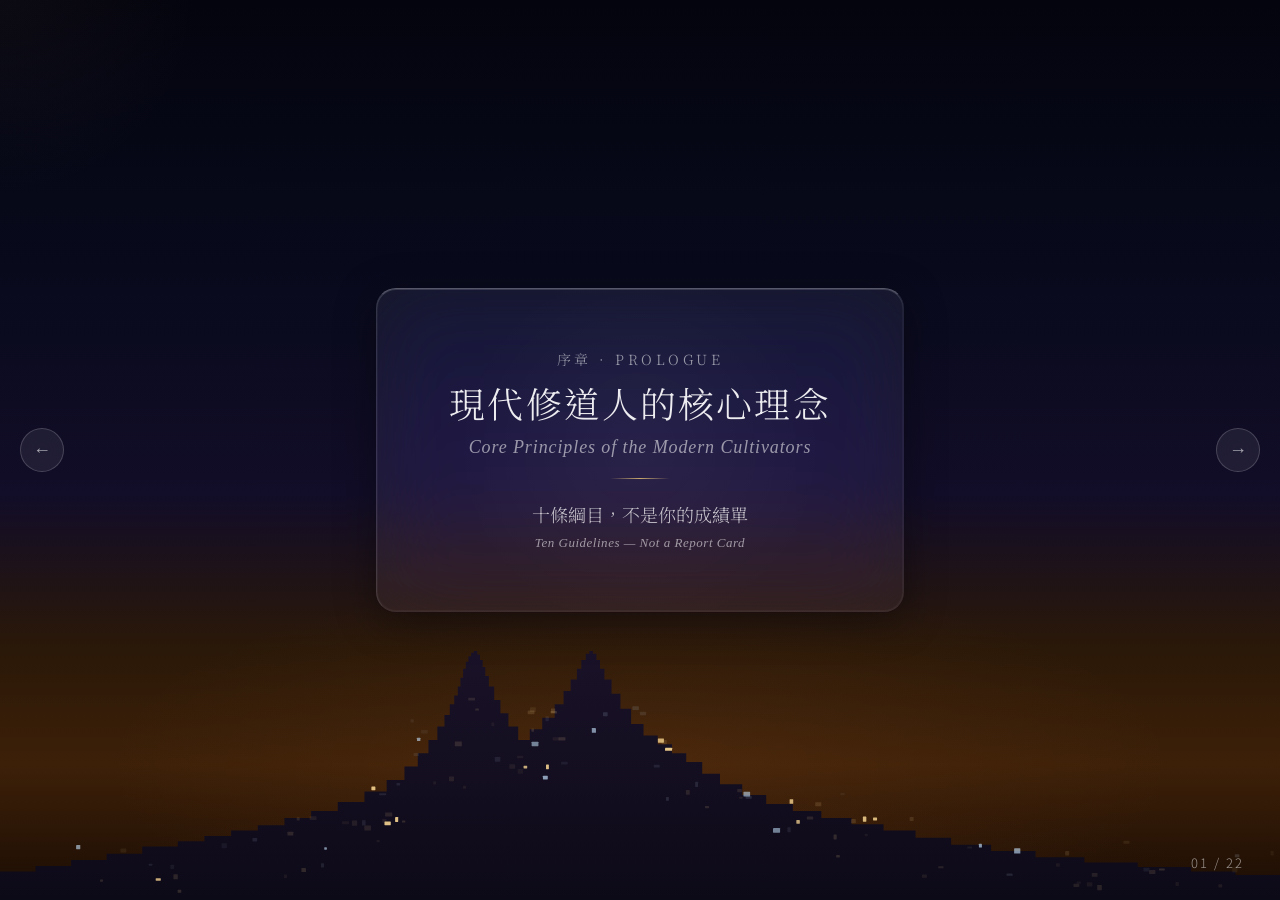
==== index.html @ 8d4c92ba "feat: 現代修道人核心理念簡報 v1 — modular HTML presentation - 22 頁投影片：開場、星座導航、10條故事、匿名調查、結語 - interactive const" ====
<!DOCTYPE html>
<html lang="zh-TW">
<head>
<meta charset="UTF-8">
<meta name="viewport" content="width=device-width, initial-scale=1.0">
<title>現代修道人的核心理念</title>
<link rel="preconnect" href="https://fonts.googleapis.com">
<link rel="preconnect" href="https://fonts.gstatic.com" crossorigin>
<link href="https://fonts.googleapis.com/css2?family=Noto+Serif+TC:wght@200;300;400&family=Noto+Sans+TC:wght@300;400&display=swap" rel="stylesheet">
<link rel="stylesheet" href="style.css">
</head>
<body>

<!-- Cursor glow -->
<div class="cursor-glow" id="cursor-glow"></div>

<!-- Background layers -->
<!-- Dawn sky for stars slides -->
<div id="stars-bg"></div>
<canvas id="stars-canvas"></canvas>

<div id="city-layer">
  <div class="city-sky"></div>
  <div class="city-gradient"></div>
  <svg id="city-svg" viewBox="0 0 1440 280" preserveAspectRatio="xMidYMax slice" xmlns="http://www.w3.org/2000/svg">
    <defs>
      <linearGradient id="cityFill" x1="0" y1="0" x2="0" y2="1">
        <stop offset="0%" stop-color="#1a1228"/>
        <stop offset="100%" stop-color="#0d0a18"/>
      </linearGradient>
    </defs>
    <path d="M0,280 V248 H40 V242 H80 V235 H120 V228 H160 V220 H200 V214 H230 V208 H260 V202 H290 V196 H320 V188 H350 V180 H380 V170 H410 V158 H435 V145 H455 V130 H470 V115 H482 V100 H492 V85 H500 V72 H506 V60 H511 V50 H515 V40 H518 V30 H521 V20 H524 V12 H527 V6 H530 V2 H533 V0 H537 V4 H540 V10 H543 V18 H546 V28 H550 V40 H556 V55 H563 V70 H572 V85 H583 V100 H596 V88 H610 V75 H624 V60 H634 V45 H642 V32 H649 V20 H654 V10 H659 V3 H663 V0 H667 V3 H671 V10 H675 V20 H680 V32 H688 V48 H698 V65 H710 V82 H724 V95 H740 V105 H756 V115 H772 V125 H790 V138 H810 V150 H835 V162 H862 V172 H892 V180 H924 V188 H958 V195 H994 V202 H1030 V210 H1070 V218 H1115 V225 H1165 V232 H1220 V238 H1280 V243 H1340 V248 H1390 V252 H1440 V280 Z" fill="url(#cityFill)"/>
    <g id="city-windows"></g>
  </svg>
</div>

<!-- Progress bar -->
<div id="progress-bar" style="width: 0%"></div>

<!-- Slide counter -->
<div id="slide-counter">01 / 18</div>

<!-- Nav buttons -->
<button class="nav-btn" id="btn-prev">←</button>
<button class="nav-btn" id="btn-next">→</button>

<!-- ════════════════════════════════════════
     SLIDES
════════════════════════════════════════ -->
<div id="slides-wrapper">

  <!-- P1: Opening -->
  <div class="slide active" data-bg="city" data-idx="0">
    <div class="glass p1-card">
      <p class="t-chapter anim-item">序章 · Prologue</p>
      <h1 class="p1-title anim-item">現代修道人的核心理念</h1>
      <p class="t-main-en anim-item">Core Principles of the Modern Cultivators</p>
      <div class="divider-center anim-item"></div>
      <p class="t-sub-zh anim-item">十條綱目，不是你的成績單</p>
      <p class="t-sub-en anim-item">Ten Guidelines — Not a Report Card</p>
    </div>
  </div>

  <!-- P2: Question -->
  <div class="slide" data-bg="city" data-idx="1">
    <div class="p2-content">
      <p class="t-main-zh serif anim-item" style="font-size: clamp(24px,4vw,52px);">
        你有沒有教過一件——<br>
        <span class="bold">自己還沒完全做到</span>的事？
      </p>
      <p class="t-main-en anim-item" style="margin-top: 28px; font-size: clamp(14px,1.6vw,20px);">
        Have you ever taught something<br>you hadn't fully mastered yourself?
      </p>
    </div>
  </div>

  <!-- P3: Constellation Intro (idx=2) -->
  <div class="slide constellation-slide" data-bg="stars" data-idx="2">
    <div class="constellation-header">
      <p class="t-chapter anim-item">第一章 · 十條是什麼 &nbsp;/&nbsp; Chapter 1 · The Ten Principles</p>
      <p class="anim-item" style="font-family:'Noto Serif TC',serif; font-size:clamp(16px,2vw,22px); color:rgba(255,255,255,0.75); margin-top:4px;">
        四大類別 · Four Categories
      </p>
    </div>
    <div class="constellation-container anim-item" id="constellation-p3">
      <svg class="constellation-svg" id="svg-p3" viewBox="0 0 1000 560" preserveAspectRatio="xMidYMid meet">
        <defs>
          <filter id="glow-filter">
            <feGaussianBlur stdDeviation="3" result="coloredBlur"/>
            <feMerge>
              <feMergeNode in="coloredBlur"/>
              <feMergeNode in="SourceGraphic"/>
            </feMerge>
          </filter>
        </defs>
        <!-- "道" character watermark -->
        <text x="500" y="275" text-anchor="middle" dominant-baseline="middle"
          font-family="Noto Serif TC, serif" font-size="180" font-weight="200"
          fill="rgba(255,255,255,0.04)">道</text>
        <!-- Background star layer (100+ tiny stars) -->
        <g id="bg-stars-p3" class="bg-star-layer"></g>
        <!-- Mid-ground star layer (50 stars) -->
        <g id="mid-stars-p3" class="mid-star-layer"></g>
        <!-- Constellation lines -->
        <g id="lines-p3" class="constellation-lines"></g>
        <!-- Constellation stars (foreground) -->
        <g id="stars-p3" class="constellation-stars"></g>
      </svg>
      <div class="star-tooltip" id="tooltip-p3">
        <div class="star-tooltip-zh" id="tooltip-p3-zh"></div>
        <div class="star-tooltip-en" id="tooltip-p3-en"></div>
      </div>
      <!-- Category chips — clickable -->
      <div class="category-chip clickable-chip ice anim-item" data-target="7" style="top:8%; left:4%;">内在心性 · Inner Virtue →</div>
      <div class="category-chip clickable-chip gold anim-item" data-target="9" style="top:8%; right:4%;">個人紀律 · Discipline →</div>
      <div class="category-chip clickable-chip lavender anim-item" data-target="10" style="bottom:8%; left:28%; transform:translateX(-50%);">團隊倫理 · Team Ethics →</div>
      <div class="category-chip clickable-chip anim-item" data-target="11" style="top:44%; left:22%; color:rgba(255,255,255,0.8);">驅動力 · Driving Force →</div>
      <!-- Skip/continue button -->
      <div style="position:absolute; bottom:0px; right:0px;">
        <button class="skip-btn" id="btn-skip">繼續按順序瀏覽 →</button>
      </div>
    </div>
  </div>

  <!-- P4: Dark reveal -->
  <div class="slide" data-bg="dark" data-idx="3">
    <div class="p4-content">
      <p class="t-main-zh serif anim-item" style="font-size:clamp(22px,3.8vw,50px); color:rgba(255,255,255,0.72);">
        如果這十條你全都做到了——
      </p>
      <p class="t-main-zh serif anim-item gold" style="font-size:clamp(24px,4vw,52px); margin-top:20px;">
        你就不會在這裡了。
      </p>
      <p class="t-main-en anim-item" style="margin-top:32px; font-size:clamp(13px,1.4vw,17px);">
        If you had already mastered all ten,<br>you wouldn't still be here.
      </p>
    </div>
  </div>

  <!-- P5: Mirror — elegant mirror with camera-on iris reveal -->
  <div class="slide" data-bg="dark" data-idx="4" style="padding:clamp(20px,4vw,60px);">
    <div style="display:flex; align-items:center; gap:clamp(24px,5vw,72px); width:100%; max-width:1080px; height:80vh;">
      <!-- Left: Elegant Mirror -->
      <div class="anim-item" style="flex:0 0 auto; display:flex; align-items:center; justify-content:center; height:100%;">
        <div class="mirror-wrap">
          <div class="mirror-outer">
            <div class="mirror-glass">
              <div class="mirror-highlight-main"></div>
              <div class="mirror-highlight-soft"></div>
              <div class="mirror-you">你</div>
              <div class="mirror-shimmer"></div>
              <div class="mirror-iris"></div>
            </div>
          </div>
          <div class="mirror-glow"></div>
        </div>
      </div>
      <!-- Right: Text -->
      <div class="glass anim-item" style="flex:1; padding:clamp(24px,3vw,44px);">
        <p class="story-line anim-item">這十條不是考卷。</p>
        <p class="story-line anim-item" style="font-size:clamp(18px,2.2vw,28px); margin-top:12px; font-family:'Noto Serif TC',serif; font-weight:300;">是一面鏡子——</p>
        <p class="story-line anim-item">讓你知道，你現在站在哪裡。</p>
        <div class="story-en anim-item">
          These ten principles aren't a test.<br>
          They're a mirror —<br>
          showing you exactly where you stand.
        </div>
      </div>
    </div>
  </div>

  <!-- P6: Let's look -->
  <div class="slide" data-bg="city" data-idx="5">
    <div class="p2-content">
      <p class="t-main-zh serif anim-item" style="font-size:clamp(26px,4.5vw,58px);">
        那我們就來——<br>
        照一次鏡子。
      </p>
      <p class="t-main-en anim-item" style="margin-top:28px;">Let's take a look.</p>
    </div>
  </div>

  <!-- P7-MAP: Interactive Constellation (idx=6) — click a star to enter its story -->
  <div class="slide constellation-slide" data-bg="stars" data-idx="6">
    <div class="constellation-header">
      <p class="t-chapter anim-item">選擇一條，進入它的故事 &nbsp;/&nbsp; Pick a Principle to Explore</p>
      <p class="anim-item" style="font-family:'Noto Serif TC',serif; font-size:clamp(14px,1.8vw,20px); color:rgba(255,255,255,0.6); margin-top:4px;">
        點擊發光的星進入故事 · Click a star to enter its story
      </p>
    </div>
    <div class="constellation-container anim-item" id="constellation-p7">
      <svg class="constellation-svg" id="svg-p7" viewBox="0 0 1000 560" preserveAspectRatio="xMidYMid meet">
        <defs>
          <filter id="glow-filter-p7">
            <feGaussianBlur stdDeviation="3" result="coloredBlur"/>
            <feMerge>
              <feMergeNode in="coloredBlur"/>
              <feMergeNode in="SourceGraphic"/>
            </feMerge>
          </filter>
        </defs>
        <text x="500" y="275" text-anchor="middle" dominant-baseline="middle"
          font-family="Noto Serif TC, serif" font-size="180" font-weight="200"
          fill="rgba(255,255,255,0.04)">道</text>
        <g id="bg-stars-p7" class="bg-star-layer"></g>
        <g id="mid-stars-p7" class="mid-star-layer"></g>
        <g id="lines-p7" class="constellation-lines"></g>
        <g id="stars-p7" class="constellation-stars"></g>
      </svg>
      <div class="star-tooltip" id="tooltip-p7">
        <div class="star-tooltip-zh" id="tooltip-p7-zh"></div>
        <div class="star-tooltip-en" id="tooltip-p7-en"></div>
      </div>
      <div class="category-chip ice anim-item" style="top:8%; left:4%;">内在心性 · Inner Virtue</div>
      <div class="category-chip gold anim-item" style="top:8%; right:4%;">個人紀律 · Discipline</div>
      <div class="category-chip lavender anim-item" style="bottom:8%; left:28%; transform:translateX(-50%);">團隊倫理 · Team Ethics</div>
      <div class="category-chip anim-item" style="top:44%; left:22%; color:rgba(255,255,255,0.8);">驅動力 · Driving Force</div>
    </div>
  </div>

  <!-- P8: 戒慎驕矜 (idx=7, group1 target) -->
  <div class="slide story-slide" data-bg="city" data-idx="7">
    <div class="story-layout">
      <div class="principle-label anim-item">
        <div class="principle-number">Principle 01</div>
        <div class="principle-zh">戒慎驕矜</div>
        <div class="principle-en">Guard Against Arrogance</div>
      </div>
      <div>
        <div class="glass story-card">
          <p class="story-line anim-item">我在道場時，內心有一個底層的念頭：</p>
          <p class="story-line anim-item bold gold" style="font-size:clamp(16px,2vw,22px); margin-top:6px;">我想被看見。</p>
          <div class="story-spacer anim-item"></div>
          <p class="story-line anim-item">這不是罪。這是人之常情。</p>
          <p class="story-line anim-item">可是，當「想被看見」的念頭太強——</p>
          <p class="story-line anim-item">我開始找不到，真正的自己在哪裡。</p>
          <div class="story-en anim-item">
            I had this underlying desire — to be seen.<br>
            It's not wrong. It's human.<br>
            But when the need to be seen became too strong,<br>
            I lost track of who I truly was.
          </div>
        </div>
      </div>
    </div>
    <div style="position:absolute; bottom:20px; left:28px;">
      <button class="skip-btn" onclick="goToSlide(6)" style="opacity:0.65; font-size:13px;">← 返回星群圖</button>
    </div>
  </div>

  <!-- P9: 廣闊的胸襟 (idx=8, group1 target continues) -->
  <div class="slide story-slide" data-bg="city" data-idx="8">
    <div class="story-layout">
      <div class="principle-label anim-item">
        <div class="principle-number">Principle 04</div>
        <div class="principle-zh">廣闊的胸襟</div>
        <div class="principle-en">A Generous Heart</div>
      </div>
      <div>
        <div class="glass story-card">
          <p class="story-line anim-item">曾經跟我一起起跑的人，</p>
          <p class="story-line anim-item">現在已經在很多地方超越我了。</p>
          <div class="story-spacer anim-item"></div>
          <p class="story-line anim-item">每次看到他們的成果，</p>
          <p class="story-line anim-item">我說不出來我能真正為他們高興。</p>
          <div class="story-spacer anim-item"></div>
          <p class="story-line anim-item">這一條，我到現在還做得很不夠。</p>
          <div class="story-en anim-item">
            Those who started alongside me have surpassed me in many ways.<br>
            When I see their achievements, I can't honestly say I'm truly happy for them.<br>
            This is one principle I still fall far short of.
          </div>
        </div>
      </div>
    </div>
    <div style="position:absolute; bottom:20px; left:28px;">
      <button class="skip-btn" onclick="goToSlide(6)" style="opacity:0.65; font-size:13px;">← 返回星群圖</button>
    </div>
  </div>

  <!-- P10: 堅守原則 (idx=9, group2 target) -->
  <div class="slide story-slide" data-bg="city" data-idx="9">
    <div class="story-layout">
      <div class="principle-label anim-item">
        <div class="principle-number">Principle 02</div>
        <div class="principle-zh">堅守原則</div>
        <div class="principle-en">Hold Fast to Principles</div>
      </div>
      <div>
        <div class="glass story-card">
          <p class="story-line anim-item">疫情後，我換了一份全新的工作，</p>
          <p class="story-line anim-item">進入完全陌生的領域，從頭累積硬實力。</p>
          <p class="story-line anim-item" style="color:var(--text-dim); font-size:clamp(12px,1.3vw,15px);">人際相處、行銷、公關、電商、AI開發——</p>
          <p class="story-line anim-item">花了比別人更多的時間和力氣。</p>
          <div class="story-spacer anim-item"></div>
          <p class="story-line anim-item">但在這條路上，我從來沒有懷疑過——</p>
          <p class="story-line anim-item bold gold">修道，是我這輩子一定要做的事。</p>
          <p class="story-line anim-item" style="color:var(--text-dim);">不論用什麼方式。</p>
          <div class="story-en anim-item">
            After the pandemic I started from scratch in a new field.<br>
            It took far more time and effort than others.<br>
            But through it all, I never doubted:<br>
            <em>This path — it's what I'm here to do.</em> No matter the form.
          </div>
        </div>
      </div>
    </div>
    <div style="position:absolute; bottom:20px; left:28px;">
      <button class="skip-btn" onclick="goToSlide(6)" style="opacity:0.65; font-size:13px;">← 返回星群圖</button>
    </div>
  </div>

  <!-- P11: 各居其要 (idx=10, group3 target) -->
  <div class="slide story-slide" data-bg="city" data-idx="10">
    <div class="story-layout">
      <div class="principle-label anim-item">
        <div class="principle-number">Principle 03</div>
        <div class="principle-zh">各居其要，扶圓補缺</div>
        <div class="principle-en">Know Your Role, Fill the Gaps</div>
      </div>
      <div>
        <div class="glass story-card">
          <p class="story-line anim-item">當我看到有人比我更適合站在那個位置，</p>
          <p class="story-line anim-item">我會退開，讓他們好好發揮。</p>
          <div class="story-spacer anim-item"></div>
          <p class="story-line anim-item">這樣的選擇，讓我失去了一些東西。</p>
          <p class="story-line anim-item">但道場需要的，</p>
          <p class="story-line anim-item">不是一個永遠站在舞台上的人——</p>
          <p class="story-line anim-item bold ice">而是能夠持續長久運作的人。</p>
          <div class="story-en anim-item">
            When I see someone better suited for a role, I step back.<br>
            That choice has cost me things.<br>
            But what the practice needs isn't someone always on stage —<br>
            it's someone who can keep showing up, year after year.
          </div>
        </div>
      </div>
    </div>
    <div style="position:absolute; bottom:20px; left:28px;">
      <button class="skip-btn" onclick="goToSlide(6)" style="opacity:0.65; font-size:13px;">← 返回星群圖</button>
    </div>
  </div>

  <!-- P12: Bridge (idx=11, group4 target) -->
  <div class="slide story-slide" data-bg="city" data-idx="11">
    <div class="story-layout">
      <div class="principle-label anim-item">
        <div class="principle-number">橋樑 · Bridge</div>
        <div class="principle-zh" style="color:var(--ice);">在世界與道場之間</div>
        <div class="principle-en">Between the World and the Practice</div>
      </div>
      <div>
        <div class="glass story-card">
          <p class="story-line anim-item">這幾年我去到外面的世界，</p>
          <p class="story-line anim-item">不是因為我想離開。</p>
          <div class="story-spacer anim-item"></div>
          <p class="story-line anim-item">是因為我想把資源帶回來。</p>
          <div class="story-spacer anim-item"></div>
          <p class="story-line anim-item">讓外面的世界和道場之間，</p>
          <p class="story-line anim-item">有一個<span class="bold gold">橋樑</span>。</p>
          <div class="story-en anim-item">
            These years I went out into the world —<br>
            not because I wanted to leave.<br>
            Because I wanted to bring resources back.<br>
            To build a <em>bridge</em> between the world outside and the practice within.
          </div>
        </div>
      </div>
    </div>
    <div style="position:absolute; bottom:20px; left:28px;">
      <button class="skip-btn" onclick="goToSlide(6)" style="opacity:0.65; font-size:13px;">← 返回星群圖</button>
    </div>
  </div>

  <!-- P13: 對自己負責任 (idx=12, group2) -->
  <div class="slide story-slide" data-bg="city" data-idx="12">
    <div class="story-layout">
      <div class="principle-label anim-item">
        <div class="principle-number">Principle 06</div>
        <div class="principle-zh">對自己負責任</div>
        <div class="principle-en">Take Responsibility for Yourself</div>
      </div>
      <div>
        <div class="glass story-card">
          <p class="story-line anim-item" style="font-size:clamp(12px,1.3vw,15px); color:rgba(255,255,255,0.55); font-style:italic; line-height:1.9;">
            「東方人造罪，念佛求生西方；<br>西方人造罪，念佛求生何國？」
          </p>
          <p class="story-line anim-item" style="font-size:clamp(11px,1.1vw,13px); color:var(--text-dim); margin-bottom:2px;">— 六祖壇經</p>
          <div class="story-spacer anim-item"></div>
          <p class="story-line anim-item">求道之後，我有一個毛病：</p>
          <p class="story-line anim-item bold gold">會不自覺地立下沒辦法實現的承諾。</p>
          <p class="story-line anim-item" style="color:var(--text-dim); font-size:clamp(12px,1.3vw,15px);">每年的愿力、說好要錄的教學影片……</p>
          <p class="story-line anim-item" style="color:var(--text-dim); font-size:clamp(12px,1.3vw,15px);">我總想著「之後再做」。</p>
          <div class="story-spacer anim-item"></div>
          <p class="story-line anim-item">真正的人才，不把希望寄託於未來或遠方——</p>
          <p class="story-line anim-item bold ice">有能量，現在就做。狀態差，就好好休息——</p>
          <p class="story-line anim-item" style="color:var(--text-dim); font-size:clamp(12px,1.3vw,15px);">但在行事曆留下紀錄，給未來指定時段的自己。</p>
          <div class="story-en anim-item">
            After finding the path, I had a habit: making promises I couldn't keep.<br>
            Annual vows. Videos I said I'd record. Always: "I'll do it later."<br>
            A person of real substance doesn't defer hope to the future.<br>
            If you have energy — act now.<br>
            If you're depleted — rest, and block specific time in your calendar.
          </div>
        </div>
      </div>
    </div>
    <div style="position:absolute; bottom:20px; left:28px;">
      <button class="skip-btn" onclick="goToSlide(6)" style="opacity:0.65; font-size:13px;">← 返回星群圖</button>
    </div>
  </div>

  <!-- P14: Still on the path -->
  <div class="slide" data-bg="city" data-idx="13">
    <div class="path-content">
      <p class="anim-item" style="font-size:clamp(13px,1.4vw,16px); color:var(--text-dim); margin-bottom:16px;">我雖然是講師。</p>
      <p class="t-main-zh serif anim-item" style="font-size:clamp(20px,3vw,38px);">但這十條，我沒有全部做到。</p>
      <p class="anim-item" style="font-size:clamp(13px,1.4vw,16px); color:var(--text-dim); margin:16px 0;">我也不確定我什麼時候能做到。</p>
      <p class="t-main-zh serif anim-item" style="font-size:clamp(22px,3.5vw,46px); margin-top:8px;">我只知道我還在路上——</p>
      <p class="t-main-zh serif anim-item gold bold" style="font-size:clamp(22px,3.5vw,46px);">跟你一樣。</p>
      <p class="t-main-en anim-item" style="margin-top:28px;">I may be the teacher here.<br>But I haven't mastered all ten either.<br>I only know I'm still on the path — just like you.</p>
    </div>
  </div>

  <!-- P13: Constellation — audience reflection -->
  <div class="slide constellation-slide" data-bg="stars" data-idx="14">
    <div style="display:flex; justify-content:flex-end; padding-right:2%;">
      <div class="anim-item" style="text-align:right; margin-bottom:12px;">
        <p style="font-size:clamp(13px,1.5vw,17px); color:rgba(255,255,255,0.75); font-family:'Noto Serif TC',serif;">
          這一次，不是聽講師說。是你自己照。
        </p>
        <p class="t-sub-en" style="margin-top:4px;">This time, take a look for yourself.</p>
      </div>
    </div>
    <div class="constellation-container anim-item" id="constellation-p13">
      <svg class="constellation-svg" id="svg-p13" viewBox="0 0 1000 560" preserveAspectRatio="xMidYMid meet">
        <defs>
          <filter id="glow-filter-13">
            <feGaussianBlur stdDeviation="3" result="coloredBlur"/>
            <feMerge>
              <feMergeNode in="coloredBlur"/>
              <feMergeNode in="SourceGraphic"/>
            </feMerge>
          </filter>
        </defs>
        <!-- "道" character watermark -->
        <text x="500" y="275" text-anchor="middle" dominant-baseline="middle"
          font-family="Noto Serif TC, serif" font-size="180" font-weight="200"
          fill="rgba(255,255,255,0.04)">道</text>
        <!-- Background star layer -->
        <g id="bg-stars-p13" class="bg-star-layer"></g>
        <!-- Mid-ground star layer -->
        <g id="mid-stars-p13" class="mid-star-layer"></g>
        <!-- Constellation lines -->
        <g id="lines-p13" class="constellation-lines"></g>
        <!-- Constellation stars -->
        <g id="stars-p13" class="constellation-stars"></g>
      </svg>
      <div class="star-tooltip" id="tooltip-p13">
        <div class="star-tooltip-zh" id="tooltip-p13-zh"></div>
        <div class="star-tooltip-en" id="tooltip-p13-en"></div>
      </div>
      <!-- Category chips -->
      <div class="category-chip ice anim-item" style="top:6%; left:4%;">内在心性 · Inner Virtue</div>
      <div class="category-chip gold anim-item" style="top:6%; right:4%;">個人紀律 · Discipline</div>
      <div class="category-chip lavender anim-item" style="bottom:6%; left:28%; transform:translateX(-50%);">團隊倫理 · Team Ethics</div>
      <div class="category-chip anim-item" style="top:44%; left:22%; color:rgba(255,255,255,0.8);">驅動力 · Inner Strength</div>
    </div>
  </div>

  <!-- P16: Your strongest -->
  <div class="slide" data-bg="stars" data-idx="15">
    <div class="glass reflect-card anim-item" style="max-width:540px; text-align:center; padding:clamp(32px,5vw,52px);">
      <p style="font-family:'Noto Serif TC',serif;font-size:clamp(11px,1.2vw,14px);color:var(--text-dim);letter-spacing:0.3em;text-transform:uppercase;margin-bottom:22px;">找你的最強一條</p>
      <p style="font-family:'Noto Serif TC',serif;font-weight:300;font-size:clamp(18px,2.4vw,30px);line-height:1.8;margin-bottom:16px;">這十條當中，<br>哪一條是你覺得——</p>
      <p style="font-family:'Noto Serif TC',serif;font-weight:400;font-size:clamp(20px,2.6vw,32px);color:var(--gold);margin-bottom:22px;">「這個，我有在做。」</p>
      <div class="divider-center"></div>
      <p style="font-family:'Noto Serif TC',serif;font-weight:300;font-size:clamp(13px,1.4vw,16px);color:rgba(255,255,255,0.6);line-height:1.9;margin:16px 0;">不用做到完美。<br>只要你有在認真面對它。</p>
      <p style="font-family:Georgia,serif;font-style:italic;font-size:clamp(11px,1.1vw,13px);color:var(--text-dim);">Which one can you say: "This — I'm genuinely working on it."</p>
    </div>
  </div>

  <!-- P17: Your hardest (最想逃開) -->
  <div class="slide" data-bg="stars" data-idx="16">
    <div class="glass reflect-card anim-item" style="max-width:540px; text-align:center; padding:clamp(32px,5vw,52px);">
      <p style="font-family:'Noto Serif TC',serif;font-size:clamp(11px,1.2vw,14px);color:var(--text-dim);letter-spacing:0.3em;text-transform:uppercase;margin-bottom:22px;">找你最想逃開的那一條</p>
      <p style="font-family:'Noto Serif TC',serif;font-weight:300;font-size:clamp(18px,2.4vw,30px);line-height:1.8;margin-bottom:16px;">哪一條，是你現在<br>最不知道怎麼面對的？</p>
      <div class="divider-center"></div>
      <p style="font-family:'Noto Serif TC',serif;font-weight:300;font-size:clamp(14px,1.5vw,17px);color:rgba(255,255,255,0.65);margin:16px 0;">不是最失敗的——</p>
      <p style="font-family:'Noto Serif TC',serif;font-weight:400;font-size:clamp(18px,2.4vw,28px);color:var(--gold);margin-bottom:22px;">是<em>最想逃開</em>的那一條。</p>
      <p style="font-family:Georgia,serif;font-style:italic;font-size:clamp(11px,1.1vw,13px);color:var(--text-dim);line-height:1.7;">Not the one you've failed at —<br>the one you haven't been ready to face.</p>
    </div>
  </div>

  <!-- P18: Activity -->
  <div class="slide" data-bg="stars" data-idx="17">
    <div class="glass activity-card">
      <div class="activity-title anim-item">兩人一組 · <span style="color:var(--text-dim); font-weight:300;">In Pairs</span></div>
      <div class="activity-step">
        <div class="step-num anim-item">1</div>
        <div class="step-content">
          <p class="step-zh anim-item">說出你的「最強一條」——以及一個讓你這樣覺得的故事</p>
          <p class="step-en anim-item">Share your strongest — with a story.</p>
        </div>
      </div>
      <div class="activity-step">
        <div class="step-num anim-item">2</div>
        <div class="step-content">
          <p class="step-zh anim-item">說出你的「最想逃開的那一條」——不需要解釋為什麼，只要說出來</p>
          <p class="step-en anim-item">Name your hardest one — no explanation needed, just say it.</p>
        </div>
      </div>
      <div class="activity-bottom anim-item">
        不評價。只是見證彼此。<br>
        No judgment. Just witness each other.
      </div>
    </div>
  </div>

  <!-- P19: QR Code — Survey (idx=18) -->
  <div class="slide" data-bg="stars" data-idx="18">
    <div class="glass" style="max-width:520px; text-align:center; padding:clamp(28px,4vw,48px); display:flex; flex-direction:column; align-items:center; gap:18px;">
      <p class="t-chapter anim-item">匿名調查 · Anonymous Survey</p>
      <p class="anim-item" style="font-family:'Noto Serif TC',serif; font-weight:300; font-size:clamp(16px,2vw,22px); line-height:1.8;">
        掃描 QR Code，<br>選出你的兩顆星。
      </p>
      <div class="anim-item" id="qr-wrapper" style="background:white; padding:12px; border-radius:12px; line-height:0;">
        <!-- QR code rendered by JS from SURVEY_URL in firebase-config.js -->
        <img id="qr-img" src="" alt="QR Code" width="180" height="180" style="display:block;">
      </div>
      <p class="anim-item" style="font-size:clamp(11px,1.2vw,13px); color:rgba(255,255,255,0.4);">
        匿名 · 即時同步 · 結果顯示在下一頁
      </p>
      <p class="anim-item" id="survey-url-display" style="font-size:11px; color:rgba(255,255,255,0.25); word-break:break-all;"></p>
    </div>
  </div>

  <!-- P20: Live Results — star brightness = vote count (idx=19) -->
  <div class="slide constellation-slide" data-bg="stars" data-idx="19">
    <div class="constellation-header">
      <p class="t-chapter anim-item">即時星圖 · Live Results</p>
      <p class="anim-item" style="font-family:'Noto Serif TC',serif; font-size:clamp(13px,1.6vw,18px); color:rgba(255,255,255,0.55); margin-top:4px;">
        越多人選的星越亮 · The more votes, the brighter the star
      </p>
    </div>
    <div class="constellation-container anim-item" id="constellation-results">
      <svg class="constellation-svg" id="svg-results" viewBox="0 0 1000 560" preserveAspectRatio="xMidYMid meet">
        <defs>
          <filter id="glow-filter-results">
            <feGaussianBlur stdDeviation="4" result="coloredBlur"/>
            <feMerge>
              <feMergeNode in="coloredBlur"/>
              <feMergeNode in="SourceGraphic"/>
            </feMerge>
          </filter>
        </defs>
        <text x="500" y="275" text-anchor="middle" dominant-baseline="middle"
          font-family="Noto Serif TC, serif" font-size="180" font-weight="200"
          fill="rgba(255,255,255,0.04)">道</text>
        <g id="bg-stars-results" class="bg-star-layer"></g>
        <g id="mid-stars-results" class="mid-star-layer"></g>
        <g id="results-lines" class="constellation-lines"></g>
        <g id="results-stars" class="constellation-stars"></g>
      </svg>
      <!-- Legend -->
      <div style="position:absolute; bottom:8%; left:50%; transform:translateX(-50%); display:flex; gap:24px; font-size:13px; color:rgba(255,255,255,0.55);">
        <span style="color:#c9a96e;">✦ 最有在做</span>
        <span style="color:#a8c5da;">❄ 最想逃開</span>
      </div>
    </div>
  </div>

  <!-- P21: Closing poem -->
  <div class="slide" data-bg="stars" data-idx="20">
    <div class="poem-content anim-item" style="max-width:680px; text-align:center;">
      <p style="font-family:'Noto Serif TC',serif;font-weight:200;font-size:clamp(22px,3.2vw,42px);line-height:1.9;color:rgba(255,255,255,0.9);margin-bottom:16px;">
        修成之前，我們都還在這裡。
      </p>
      <div class="divider-center" style="margin:20px auto;"></div>
      <p style="font-family:'Noto Serif TC',serif;font-weight:300;font-size:clamp(17px,2.2vw,28px);line-height:1.9;color:rgba(255,255,255,0.72);margin-bottom:10px;">
        在這裡，盡自己一份心力，
      </p>
      <p style="font-family:'Noto Serif TC',serif;font-weight:400;font-size:clamp(20px,2.8vw,36px);color:var(--gold);margin-bottom:28px;">
        就是盡自己的天命。
      </p>
      <p style="font-family:Georgia,serif;font-style:italic;font-size:clamp(12px,1.3vw,16px);color:var(--text-dim);line-height:2;">
        Before we arrive, we are all still here.<br>
        And here — giving everything we have —<br>
        is how we fulfill our purpose.
      </p>
    </div>
  </div>

  <!-- P22: End card -->
  <div class="slide" data-bg="city" data-idx="21">
    <div class="glass end-card">
      <h1 class="t-main-zh serif anim-item" style="font-size:clamp(22px,3.2vw,42px);">現代修道人的核心理念</h1>
      <p class="t-main-en anim-item" style="margin-top:6px;">Core Principles of the Modern Cultivators</p>
      <div class="divider-center anim-item"></div>
      <p class="t-sub-zh anim-item">十條綱目，不是你的成績單。</p>
      <p class="t-sub-zh anim-item gold" style="font-size:clamp(16px,2vw,24px); margin-top:4px;">是你的地圖。</p>
      <p class="t-sub-en anim-item" style="margin-top:12px;">Not a report card. A map.</p>
    </div>
  </div>

</div><!-- /slides-wrapper -->

<script src="animation.js"></script>
<script src="navigation.js"></script>

<!-- Firebase + Survey integration -->
<script src="https://www.gstatic.com/firebasejs/10.12.0/firebase-app-compat.js"></script>
<script src="https://www.gstatic.com/firebasejs/10.12.0/firebase-database-compat.js"></script>
<script src="firebase-config.js"></script>
<script>
// ─── QR code: rendered once firebase-config.js loads ───
(function initQR() {
  const img = document.getElementById('qr-img');
  const urlEl = document.getElementById('survey-url-display');
  if (!img || typeof SURVEY_URL === 'undefined') return;
  img.src = 'https://api.qrserver.com/v1/create-qr-code/?size=180x180&data=' + encodeURIComponent(SURVEY_URL);
  if (urlEl) urlEl.textContent = SURVEY_URL;
})();

// ─── Results constellation ───
const RES_PRINCIPLES = [
  { id:1, zh:'戒慎驕矜',      en:'Guard Against Arrogance',    x:140, y:110, group:1 },
  { id:4, zh:'廣闊的胸襟',    en:'A Generous Heart',           x:240, y:185, group:1 },
  { id:7, zh:'修心',          en:'Cultivate the Heart',        x:110, y:270, group:1 },
  { id:2, zh:'堅守原則',      en:'Hold Fast to Principles',    x:780, y:100, group:2 },
  { id:6, zh:'對自己負責任',  en:'Take Responsibility',        x:880, y:185, group:2 },
  { id:8, zh:'惜福',          en:'Cherish Your Blessings',     x:840, y:285, group:2 },
  { id:9, zh:'三清四正，三省四勿', en:'Three Purities & Four Rectitudes', x:730, y:340, group:2 },
  { id:3, zh:'各居其要，扶圓補缺', en:'Know Your Role, Fill the Gaps',   x:280, y:450, group:3 },
  { id:10,zh:'尊師重道，聽師調遣', en:'Honor Teachers, Follow the Way',  x:500, y:490, group:3 },
  { id:5, zh:'激發內在的力量', en:'Ignite Your Inner Strength', x:500, y:260, group:4 },
];
const RES_CONNECTIONS = [[1,4],[4,7],[7,1],[2,6],[6,8],[8,9],[2,9],[3,10]];
const RES_COLORS      = { 1:'#a8c5da', 2:'#c9a96e', 3:'#d4c9e8', 4:'#fffae8' };

let resultsBuilt = false;
let resultsListener = null;
const nodeMap = {}; // principleId → { goldCircle, iceCircle, outer }

function buildResultsConstellation() {
  if (resultsBuilt) return;
  resultsBuilt = true;

  addDepthStars('bg-stars-results', 'mid-stars-results');

  const ns = 'http://www.w3.org/2000/svg';
  const linesG = document.getElementById('results-lines');
  const starsG = document.getElementById('results-stars');

  // Lines
  RES_CONNECTIONS.forEach(([a, b]) => {
    const pa = RES_PRINCIPLES.find(p => p.id === a);
    const pb = RES_PRINCIPLES.find(p => p.id === b);
    const line = document.createElementNS(ns, 'line');
    line.setAttribute('x1', pa.x); line.setAttribute('y1', pa.y);
    line.setAttribute('x2', pb.x); line.setAttribute('y2', pb.y);
    line.setAttribute('stroke', RES_COLORS[pa.group]);
    line.setAttribute('stroke-width', '1.5');
    line.setAttribute('opacity', '0.4');
    linesG.appendChild(line);
  });

  // Stars
  RES_PRINCIPLES.forEach(p => {
    const color = RES_COLORS[p.group];
    const size  = p.group === 4 ? 10 : 6;
    const g = document.createElementNS(ns, 'g');
    g.setAttribute('transform', `translate(${p.x},${p.y})`);

    // Gold glow ring (strongest votes) — starts invisible
    const goldRing = document.createElementNS(ns, 'circle');
    goldRing.setAttribute('r', size + 16);
    goldRing.setAttribute('fill', '#c9a96e');
    goldRing.setAttribute('opacity', '0');
    goldRing.setAttribute('filter', 'url(#glow-filter-results)');
    g.appendChild(goldRing);

    // Ice glow ring (hardest votes) — starts invisible
    const iceRing = document.createElementNS(ns, 'circle');
    iceRing.setAttribute('r', size + 12);
    iceRing.setAttribute('fill', '#a8c5da');
    iceRing.setAttribute('opacity', '0');
    iceRing.setAttribute('filter', 'url(#glow-filter-results)');
    g.appendChild(iceRing);

    // Outer glow
    const outer = document.createElementNS(ns, 'circle');
    outer.setAttribute('r', size + 6);
    outer.setAttribute('fill', color);
    outer.setAttribute('opacity', '0.12');
    g.appendChild(outer);

    // Core
    const core = document.createElementNS(ns, 'circle');
    core.setAttribute('r', size);
    core.setAttribute('fill', color);
    core.setAttribute('opacity', '0.5');
    g.appendChild(core);

    // Label
    const label = document.createElementNS(ns, 'text');
    label.setAttribute('y', size + 16);
    label.setAttribute('text-anchor', 'middle');
    label.setAttribute('fill', 'rgba(255,255,255,0.55)');
    label.setAttribute('font-size', '11');
    label.setAttribute('font-family', 'Noto Serif TC, serif');
    label.textContent = p.zh.length > 6 ? p.zh.slice(0,6) + '…' : p.zh;
    g.appendChild(label);

    starsG.appendChild(g);
    nodeMap[p.id] = { goldRing, iceRing, outer, core };
  });
}

function startResultsListener() {
  if (typeof FIREBASE_CONFIG === 'undefined') return;
  if (!firebase.apps.length) firebase.initializeApp(FIREBASE_CONFIG);
  const db = firebase.app().database
    ? firebase.database()
    : firebase.app().database();

  resultsListener = firebase.database()
    .ref('survey-results/responses')
    .on('value', snap => {
      const data = snap.val() || {};
      const goldCount = {}; // principleId → count
      const iceCount  = {};
      let total = 0;
      Object.values(data).forEach(r => {
        if (r.strongest) goldCount[r.strongest] = (goldCount[r.strongest] || 0) + 1;
        if (r.hardest)   iceCount[r.hardest]    = (iceCount[r.hardest]   || 0) + 1;
        total++;
      });
      updateResultsDisplay(goldCount, iceCount, total);
    });
}

function updateResultsDisplay(goldCount, iceCount, total) {
  const maxVotes = Math.max(1, ...Object.values(goldCount), ...Object.values(iceCount));
  RES_PRINCIPLES.forEach(p => {
    const n = nodeMap[p.id];
    if (!n) return;
    const gv = goldCount[p.id] || 0;
    const iv = iceCount[p.id]  || 0;
    // Gold glow opacity: 0 → 0.55 proportional to votes
    n.goldRing.setAttribute('opacity', (gv / maxVotes * 0.55).toFixed(3));
    n.goldRing.setAttribute('r', String(18 + gv / maxVotes * 14));
    // Ice glow opacity
    n.iceRing.setAttribute('opacity', (iv / maxVotes * 0.55).toFixed(3));
    n.iceRing.setAttribute('r', String(14 + iv / maxVotes * 14));
    // Core brightness
    const brightness = 0.5 + ((gv + iv) / (maxVotes * 2)) * 0.45;
    n.core.setAttribute('opacity', brightness.toFixed(3));
    n.outer.setAttribute('opacity', (0.12 + (gv + iv) / maxVotes * 0.2).toFixed(3));
  });
}

// ─── Trigger when results slide becomes active ───
// Patch goToSlide after navigation.js loads
document.addEventListener('DOMContentLoaded', () => {
  const origGoTo = window.goToSlide;
  if (typeof origGoTo !== 'function') return;
  window.goToSlide = function(idx) {
    origGoTo(idx);
    if (idx === 19) { // results slide index
      buildResultsConstellation();
      startResultsListener();
    }
  };
});
</script>
</body>
</html>
---- style.css ----
/* 現代修道人的核心理念 — Styles */

@import url('https://fonts.googleapis.com/css2?family=Noto+Serif+TC:wght@200;300;400&family=Noto+Sans+TC:wght@300;400&display=swap');

*, *::before, *::after { box-sizing: border-box; margin: 0; padding: 0; }

:root {
  --bg: #04040e;
  --gold: #c9a96e;
  --ice: #a8c5da;
  --lavender: #d4c9e8;
  --text: rgba(255,255,255,0.92);
  --text-dim: rgba(255,255,255,0.55);
  --glass-bg: rgba(255,255,255,0.06);
  --glass-border: rgba(255,255,255,0.28);
  --glass-shadow: rgba(0,0,0,0.4);
  --cursor-x: 50%;
  --cursor-y: 50%;
}

html, body {
  width: 100%; height: 100%;
  overflow: hidden;
  background: var(--bg);
  color: var(--text);
  font-family: 'Noto Serif TC', serif;
  font-weight: 300;
  cursor: default;
}

/* ═══════════════════════════════════════════
   BACKGROUND LAYERS
═══════════════════════════════════════════ */

/* Stars background: dawn sky gradient */
#stars-canvas, #stars-bg {
  position: fixed;
  inset: 0;
  z-index: 0;
  pointer-events: none;
}

/* Stars bg gradient layer (only visible on stars slides) */
#stars-bg {
  opacity: 0;
  transition: opacity 0.8s ease;
  background: linear-gradient(to bottom,
    #04040e 0%,
    #070818 20%,
    #0d0d28 40%,
    #1a1040 58%,
    #2d1a0a 72%,
    #4a2808 82%,
    #6b380a 90%,
    #7a4010 100%
  );
}
#stars-bg.visible { opacity: 1; }

#city-layer {
  position: fixed;
  inset: 0;
  z-index: 1;
  pointer-events: none;
  opacity: 0;
  transition: opacity 0.8s ease;
}

#city-layer.visible { opacity: 1; }

/* City sky gradient: dawn warmth */
.city-sky {
  position: absolute;
  inset: 0;
  background: linear-gradient(to bottom,
    #04040e 0%,
    #080a1c 30%,
    #120d28 55%,
    #2a1808 72%,
    #3d2008 85%,
    #1a0c04 100%
  );
}

#city-svg {
  position: absolute;
  bottom: 0;
  left: 0;
  width: 100%;
  height: auto;
  max-height: 45vh;
}

.city-gradient {
  position: absolute;
  inset: 0;
  background:
    radial-gradient(ellipse 60% 30% at 50% 85%, rgba(255,140,60,0.08) 0%, transparent 70%),
    radial-gradient(ellipse 80% 20% at 50% 100%, rgba(200,100,40,0.06) 0%, transparent 60%);
}

/* ═══════════════════════════════════════════
   PROGRESS BAR
═══════════════════════════════════════════ */

#progress-bar {
  position: fixed;
  top: 0; left: 0;
  height: 2px;
  background: linear-gradient(90deg, var(--gold), var(--ice));
  z-index: 100;
  transition: width 0.5s ease;
  box-shadow: 0 0 8px var(--gold);
}

/* ═══════════════════════════════════════════
   SLIDE COUNTER
═══════════════════════════════════════════ */

#slide-counter {
  position: fixed;
  bottom: 28px; right: 36px;
  font-size: 13px;
  color: var(--text-dim);
  letter-spacing: 0.15em;
  z-index: 100;
  font-family: 'Noto Sans TC', sans-serif;
  font-weight: 300;
}

/* ═══════════════════════════════════════════
   NAV BUTTONS
═══════════════════════════════════════════ */

.nav-btn {
  position: fixed;
  top: 50%;
  transform: translateY(-50%);
  z-index: 100;
  background: rgba(255,255,255,0.07);
  border: 1px solid rgba(255,255,255,0.18);
  color: rgba(255,255,255,0.6);
  width: 44px; height: 44px;
  border-radius: 50%;
  font-size: 18px;
  cursor: pointer;
  display: flex; align-items: center; justify-content: center;
  backdrop-filter: blur(12px);
  transition: all 0.25s ease;
}

.nav-btn:hover {
  background: rgba(255,255,255,0.13);
  color: rgba(255,255,255,0.9);
  border-color: rgba(255,255,255,0.35);
}

#btn-prev { left: 20px; }
#btn-next { right: 20px; }

/* ═══════════════════════════════════════════
   SLIDES CONTAINER
═══════════════════════════════════════════ */

#slides-wrapper {
  position: fixed;
  inset: 0;
  z-index: 10;
  overflow: hidden;
}

.slide {
  position: absolute;
  inset: 0;
  display: flex;
  align-items: center;
  justify-content: center;
  padding: clamp(40px, 8vw, 120px);
  opacity: 0;
  pointer-events: none;
  transition: opacity 0.6s ease;
}

.slide.active {
  opacity: 1;
  pointer-events: auto;
}

/* ═══════════════════════════════════════════
   GLASS PANEL
═══════════════════════════════════════════ */

.glass {
  background: var(--glass-bg);
  backdrop-filter: blur(40px) saturate(180%);
  -webkit-backdrop-filter: blur(40px) saturate(180%);
  border-top: 1px solid var(--glass-border);
  border-left: 1px solid rgba(255,255,255,0.12);
  border-right: 1px solid rgba(255,255,255,0.05);
  border-bottom: 1px solid rgba(255,255,255,0.06);
  border-radius: 20px;
  padding: clamp(32px, 5vw, 60px) clamp(36px, 6vw, 72px);
  box-shadow:
    0 8px 40px var(--glass-shadow),
    0 0 0 1px rgba(255,255,255,0.04) inset,
    0 1px 0 rgba(255,255,255,0.12) inset;
  position: relative;
  transition: backdrop-filter 0.3s ease, box-shadow 0.3s ease;
}

.glass::before {
  content: '';
  position: absolute;
  inset: 0;
  border-radius: 20px;
  background: radial-gradient(
    circle at var(--cursor-x) var(--cursor-y),
    rgba(255,255,255,0.04) 0%,
    transparent 60%
  );
  pointer-events: none;
}

.glass:hover {
  backdrop-filter: blur(56px) saturate(200%);
  -webkit-backdrop-filter: blur(56px) saturate(200%);
  box-shadow:
    0 12px 60px rgba(0,0,0,0.5),
    0 0 0 1px rgba(255,255,255,0.06) inset,
    0 1px 0 rgba(255,255,255,0.18) inset;
}

/* ═══════════════════════════════════════════
   TYPOGRAPHY
═══════════════════════════════════════════ */

.serif { font-family: 'Noto Serif TC', serif; font-weight: 300; }
.serif-med { font-family: 'Noto Serif TC', serif; font-weight: 400; }
.sans { font-family: 'Noto Sans TC', sans-serif; font-weight: 300; }

.t-chapter {
  font-size: clamp(11px, 1.2vw, 14px);
  letter-spacing: 0.25em;
  color: var(--text-dim);
  text-transform: uppercase;
  margin-bottom: 8px;
}

.t-main-zh {
  font-family: 'Noto Serif TC', serif;
  font-weight: 300;
  font-size: clamp(28px, 4.5vw, 56px);
  line-height: 1.45;
  margin-bottom: 8px;
}

.t-main-en {
  font-family: Georgia, serif;
  font-style: italic;
  font-size: clamp(13px, 1.5vw, 18px);
  color: var(--text-dim);
  letter-spacing: 0.05em;
}

.t-sub-zh {
  font-family: 'Noto Serif TC', serif;
  font-weight: 300;
  font-size: clamp(14px, 1.6vw, 18px);
  color: rgba(255,255,255,0.72);
  line-height: 1.7;
  margin-bottom: 4px;
}

.t-sub-en {
  font-family: Georgia, serif;
  font-style: italic;
  font-size: clamp(11px, 1.1vw, 13px);
  color: var(--text-dim);
  letter-spacing: 0.04em;
  margin-top: 6px;
}

.gold { color: var(--gold); }
.ice { color: var(--ice); }
.lavender { color: var(--lavender); }
.bold { font-weight: 400; }

.divider {
  width: 60px; height: 1px;
  background: linear-gradient(90deg, var(--gold), transparent);
  margin: 20px 0;
}

.divider-center {
  width: 60px; height: 1px;
  background: linear-gradient(90deg, transparent, var(--gold), transparent);
  margin: 20px auto;
}

/* ═══════════════════════════════════════════
   STAGGER ANIMATION
═══════════════════════════════════════════ */

.anim-item {
  opacity: 0;
  transform: translateY(18px);
  transition: opacity 0.7s ease, transform 0.7s ease;
}

.slide.active .anim-item:nth-child(1) { transition-delay: 0.05s; }
.slide.active .anim-item:nth-child(2) { transition-delay: 0.15s; }
.slide.active .anim-item:nth-child(3) { transition-delay: 0.25s; }
.slide.active .anim-item:nth-child(4) { transition-delay: 0.35s; }
.slide.active .anim-item:nth-child(5) { transition-delay: 0.45s; }
.slide.active .anim-item:nth-child(6) { transition-delay: 0.55s; }
.slide.active .anim-item:nth-child(7) { transition-delay: 0.65s; }
.slide.active .anim-item:nth-child(8) { transition-delay: 0.75s; }
.slide.active .anim-item:nth-child(9) { transition-delay: 0.85s; }
.slide.active .anim-item:nth-child(10) { transition-delay: 0.95s; }
.slide.active .anim-item:nth-child(11) { transition-delay: 1.05s; }
.slide.active .anim-item:nth-child(12) { transition-delay: 1.15s; }

.slide.active .anim-item {
  opacity: 1;
  transform: translateY(0);
}

/* ═══════════════════════════════════════════
   P1 — OPENING
═══════════════════════════════════════════ */

.p1-card {
  max-width: min(92vw, 820px);
  text-align: center;
}

h1.p1-title {
  white-space: nowrap;
  font-family: 'Noto Serif TC', serif;
  font-weight: 300;
  font-size: clamp(16px, 2.8vw, 38px);
  letter-spacing: 0.06em;
  line-height: 1.45;
  margin-bottom: 8px;
}

/* ═══════════════════════════════════════════
   P2 — QUESTION
═══════════════════════════════════════════ */

.p2-content {
  text-align: center;
  max-width: 780px;
}

/* ═══════════════════════════════════════════
   P3/P13 — CONSTELLATION
═══════════════════════════════════════════ */

.constellation-slide {
  flex-direction: column;
  justify-content: flex-start;
  align-items: stretch;
  padding: clamp(24px, 4vw, 60px);
}

.constellation-header {
  text-align: center;
  margin-bottom: 16px;
  flex-shrink: 0;
}

.constellation-container {
  position: relative;
  flex: 1;
  min-height: 0;
}

.constellation-svg {
  width: 100%;
  height: 100%;
  max-height: 72vh;
  display: block;
}

.star-node {
  cursor: pointer;
  transition: all 0.2s ease;
}

.star-node:hover .star-circle-outer {
  r: 14;
  opacity: 0.3;
}

.star-circle-outer {
  transition: all 0.2s ease;
}

.constellation-line {
  transition: stroke-opacity 0.2s ease, stroke-width 0.2s ease;
}

.constellation-line.highlighted {
  stroke-opacity: 0.7 !important;
  stroke-width: 1.5 !important;
}

.star-tooltip {
  position: absolute;
  background: rgba(6,6,15,0.9);
  backdrop-filter: blur(20px);
  border: 1px solid rgba(255,255,255,0.2);
  border-radius: 10px;
  padding: 10px 16px;
  pointer-events: none;
  opacity: 0;
  transition: opacity 0.2s ease;
  z-index: 50;
  text-align: center;
  white-space: nowrap;
  transform: translate(-50%, -120%);
}

.star-tooltip.visible { opacity: 1; }
.star-tooltip-zh {
  font-size: 14px;
  font-family: 'Noto Serif TC', serif;
  font-weight: 400;
  color: rgba(255,255,255,0.92);
}
.star-tooltip-en {
  font-size: 11px;
  font-family: Georgia, serif;
  font-style: italic;
  color: rgba(255,255,255,0.5);
  margin-top: 2px;
}

.category-chip {
  position: absolute;
  padding: 6px 14px;
  background: rgba(255,255,255,0.05);
  border: 1px solid rgba(255,255,255,0.15);
  border-radius: 20px;
  font-size: clamp(10px, 1vw, 12px);
  letter-spacing: 0.1em;
  backdrop-filter: blur(12px);
  white-space: nowrap;
}

.clickable-chip {
  cursor: pointer;
  transition: all 0.3s ease;
  font-size: clamp(11px, 1.1vw, 13px);
}

.clickable-chip:hover {
  transform: scale(1.05);
  background: rgba(255,255,255,0.12);
  border-color: rgba(255,255,255,0.3);
}

/* ═══════════════════════════════════════════
   P4 — DARK REVEAL
═══════════════════════════════════════════ */

.p4-content {
  text-align: center;
  max-width: 800px;
}

/* ═══════════════════════════════════════════
   P5 — MIRROR SCENE
═══════════════════════════════════════════ */

.scene-road {
  position: relative;
  width: 100%;
  height: 100%;
  overflow: hidden;
  border-radius: 16px;
}

/* ═══════════════════════════════════════════
   P7-P11 — STORY CARDS (grid layout)
═══════════════════════════════════════════ */

.story-slide {
  align-items: flex-start;
  justify-content: center;
  padding: clamp(32px,6vh,72px) clamp(48px,8vw,140px);
  flex-direction: column;
}

.story-layout {
  display: grid;
  grid-template-columns: clamp(160px,18vw,220px) 1fr;
  gap: clamp(28px,4vw,64px);
  width: 100%;
  max-width: 1080px;
  align-items: start;
}

.principle-label {
  padding-top: 8px;
}

.principle-number {
  font-size: 11px;
  letter-spacing: 0.3em;
  color: var(--text-dim);
  margin-bottom: 6px;
  text-transform: uppercase;
  font-family: 'Noto Sans TC', sans-serif;
}

.principle-zh {
  font-family: 'Noto Serif TC', serif;
  font-weight: 400;
  font-size: clamp(20px, 2.8vw, 34px);
  color: var(--gold);
  margin-bottom: 2px;
}

.principle-en {
  font-family: Georgia, serif;
  font-style: italic;
  font-size: clamp(12px, 1.2vw, 15px);
  color: var(--text-dim);
}

.story-card {
  max-width: 580px;
}

.story-line {
  font-family: 'Noto Serif TC', serif;
  font-weight: 300;
  font-size: clamp(14px, 1.6vw, 19px);
  line-height: 2;
  color: rgba(255,255,255,0.88);
}

.story-spacer { height: 12px; }

.story-en {
  margin-top: 20px;
  font-family: Georgia, serif;
  font-style: italic;
  font-size: clamp(11px, 1.1vw, 13px);
  color: var(--text-dim);
  line-height: 1.7;
  border-top: 1px solid rgba(255,255,255,0.08);
  padding-top: 16px;
}

/* ═══════════════════════════════════════════
   P12 — ON THE PATH
═══════════════════════════════════════════ */

.path-content {
  text-align: center;
  max-width: 660px;
}

/* ═══════════════════════════════════════════
   P14-P15 — REFLECTION
═══════════════════════════════════════════ */

.reflect-card {
  max-width: 560px;
  text-align: center;
}

/* ═══════════════════════════════════════════
   P16 — ACTIVITY
═══════════════════════════════════════════ */

.activity-card {
  max-width: 640px;
}

.activity-title {
  font-family: 'Noto Serif TC', serif;
  font-weight: 400;
  font-size: clamp(18px, 2.2vw, 26px);
  margin-bottom: 28px;
}

.activity-step {
  display: flex;
  gap: 20px;
  margin-bottom: 22px;
  align-items: flex-start;
}

.step-num {
  flex-shrink: 0;
  width: 32px; height: 32px;
  border-radius: 50%;
  border: 1px solid rgba(255,255,255,0.25);
  display: flex; align-items: center; justify-content: center;
  font-size: 13px;
  color: var(--gold);
  margin-top: 2px;
}

.step-zh {
  font-size: clamp(13px, 1.5vw, 16px);
  line-height: 1.7;
  margin-bottom: 3px;
  font-family: 'Noto Serif TC', serif;
  font-weight: 300;
}
.step-en {
  font-family: Georgia, serif;
  font-style: italic;
  font-size: 12px;
  color: var(--text-dim);
}

.activity-bottom {
  margin-top: 24px;
  padding-top: 20px;
  border-top: 1px solid rgba(255,255,255,0.1);
  font-family: Georgia, serif;
  font-style: italic;
  font-size: clamp(12px, 1.2vw, 14px);
  color: var(--text-dim);
  text-align: center;
}

/* ═══════════════════════════════════════════
   P17 — CLOSING POEM
═══════════════════════════════════════════ */

.poem-content {
  text-align: center;
  max-width: 700px;
}

/* ═══════════════════════════════════════════
   P18 — END CARD
═══════════════════════════════════════════ */

.end-card {
  max-width: 680px;
  text-align: center;
}

/* ═══════════════════════════════════════════
   CURSOR GLOW
═══════════════════════════════════════════ */

.cursor-glow {
  position: fixed;
  width: 400px; height: 400px;
  border-radius: 50%;
  background: radial-gradient(circle, rgba(201,169,110,0.04) 0%, transparent 70%);
  pointer-events: none;
  z-index: 5;
  transform: translate(-50%, -50%);
  transition: transform 0.1s ease;
  mix-blend-mode: screen;
}

/* ═══════════════════════════════════════════
   PULSING RING (constellation group 4)
═══════════════════════════════════════════ */
@keyframes pulseRing {
  0%   { r: 18; opacity: 0.5; }
  50%  { r: 28; opacity: 0.1; }
  100% { r: 18; opacity: 0.5; }
}
.pulse-ring {
  animation: pulseRing 2.6s ease-in-out infinite;
}

/* skip-continue button */
.skip-btn {
  background: rgba(255,255,255,0.06);
  border: 1px solid rgba(255,255,255,0.2);
  color: rgba(255,255,255,0.65);
  padding: 8px 20px;
  border-radius: 20px;
  font-size: 13px;
  letter-spacing: 0.1em;
  cursor: pointer;
  backdrop-filter: blur(12px);
  transition: all 0.25s ease;
  font-family: 'Noto Sans TC', sans-serif;
}
.skip-btn:hover {
  background: rgba(255,255,255,0.12);
  color: rgba(255,255,255,0.9);
  border-color: rgba(255,255,255,0.35);
}

/* ═══════════════════════════════════════════
   P5 — MIRROR
═══════════════════════════════════════════ */

.mirror-wrap {
  width: clamp(180px, 22vw, 268px);
  height: clamp(300px, 58vh, 468px);
  position: relative;
}

/* Gold oval frame via padding + gradient background */
.mirror-outer {
  width: 100%;
  height: 100%;
  border-radius: 50%;
  background: linear-gradient(145deg,
    rgba(232,216,180,0.95) 0%,
    rgba(201,169,110,0.9) 30%,
    rgba(255,240,200,0.85) 50%,
    rgba(168,140,80,0.9) 75%,
    rgba(201,169,110,0.85) 100%
  );
  padding: 3px;
  box-shadow:
    0 0 0 1px rgba(255,240,200,0.15),
    0 0 60px rgba(201,169,110,0.12),
    0 30px 80px rgba(0,0,0,0.7),
    inset 0 1px 0 rgba(255,255,255,0.4);
  position: relative;
}

/* Glass interior */
.mirror-glass {
  width: 100%;
  height: 100%;
  border-radius: 50%;
  background:
    radial-gradient(ellipse 75% 50% at 28% 18%, rgba(230,242,255,0.16) 0%, transparent 55%),
    radial-gradient(ellipse 55% 75% at 70% 78%, rgba(140,175,215,0.07) 0%, transparent 65%),
    linear-gradient(158deg,
      rgba(168,197,218,0.10) 0%,
      rgba(20,16,38,0.93) 45%,
      rgba(8,6,18,0.97) 100%
    );
  overflow: hidden;
  position: relative;
}

/* Bright key-light highlight top-left */
.mirror-highlight-main {
  position: absolute;
  top: 7%;
  left: 10%;
  width: 42%;
  height: 24%;
  background: radial-gradient(ellipse, rgba(255,255,255,0.22) 0%, transparent 70%);
  border-radius: 50%;
  transform: rotate(-30deg);
  pointer-events: none;
}

/* Soft secondary reflection bottom-right */
.mirror-highlight-soft {
  position: absolute;
  bottom: 18%;
  right: 14%;
  width: 26%;
  height: 14%;
  background: radial-gradient(ellipse, rgba(168,197,218,0.10) 0%, transparent 80%);
  border-radius: 50%;
  pointer-events: none;
}

/* Faint "你" — you are the one reflected */
.mirror-you {
  position: absolute;
  inset: 0;
  display: flex;
  align-items: center;
  justify-content: center;
  font-family: 'Noto Serif TC', serif;
  font-weight: 200;
  font-size: clamp(56px, 10vw, 110px);
  color: rgba(255,255,255,0.055);
  letter-spacing: 0.05em;
  pointer-events: none;
  user-select: none;
}

/* Shimmer sweep — plays once after iris opens */
.mirror-shimmer {
  position: absolute;
  inset: 0;
  background: linear-gradient(
    128deg,
    transparent 0%,
    rgba(255,255,255,0.06) 45%,
    rgba(255,255,255,0.10) 50%,
    rgba(255,255,255,0.06) 55%,
    transparent 100%
  );
  transform: translateX(-150%);
  pointer-events: none;
}

.slide.active .mirror-shimmer {
  animation: mirrorShimmer 1s ease-out 1.8s both;
}

@keyframes mirrorShimmer {
  0%   { transform: translateX(-150%); }
  100% { transform: translateX(200%); }
}

/* Camera-on iris: black overlay that irises open when slide activates */
.mirror-iris {
  position: absolute;
  inset: -2px;
  border-radius: 50%;
  background: #03020a;
  transform-origin: 50% 50%;
  pointer-events: none;
}

.slide.active .mirror-iris {
  animation: irisOpen 1.5s cubic-bezier(0.22, 0.61, 0.36, 1) 0.15s both;
}

@keyframes irisOpen {
  0%   { transform: scale(1);    opacity: 1; }
  65%  { transform: scale(0.08); opacity: 0.85; }
  100% { transform: scale(0);    opacity: 0; }
}

/* Ambient glow beneath the mirror */
.mirror-glow {
  position: absolute;
  bottom: -20px;
  left: 50%;
  transform: translateX(-50%);
  width: 80%;
  height: 40px;
  background: radial-gradient(ellipse, rgba(168,197,218,0.12) 0%, transparent 70%);
  pointer-events: none;
}
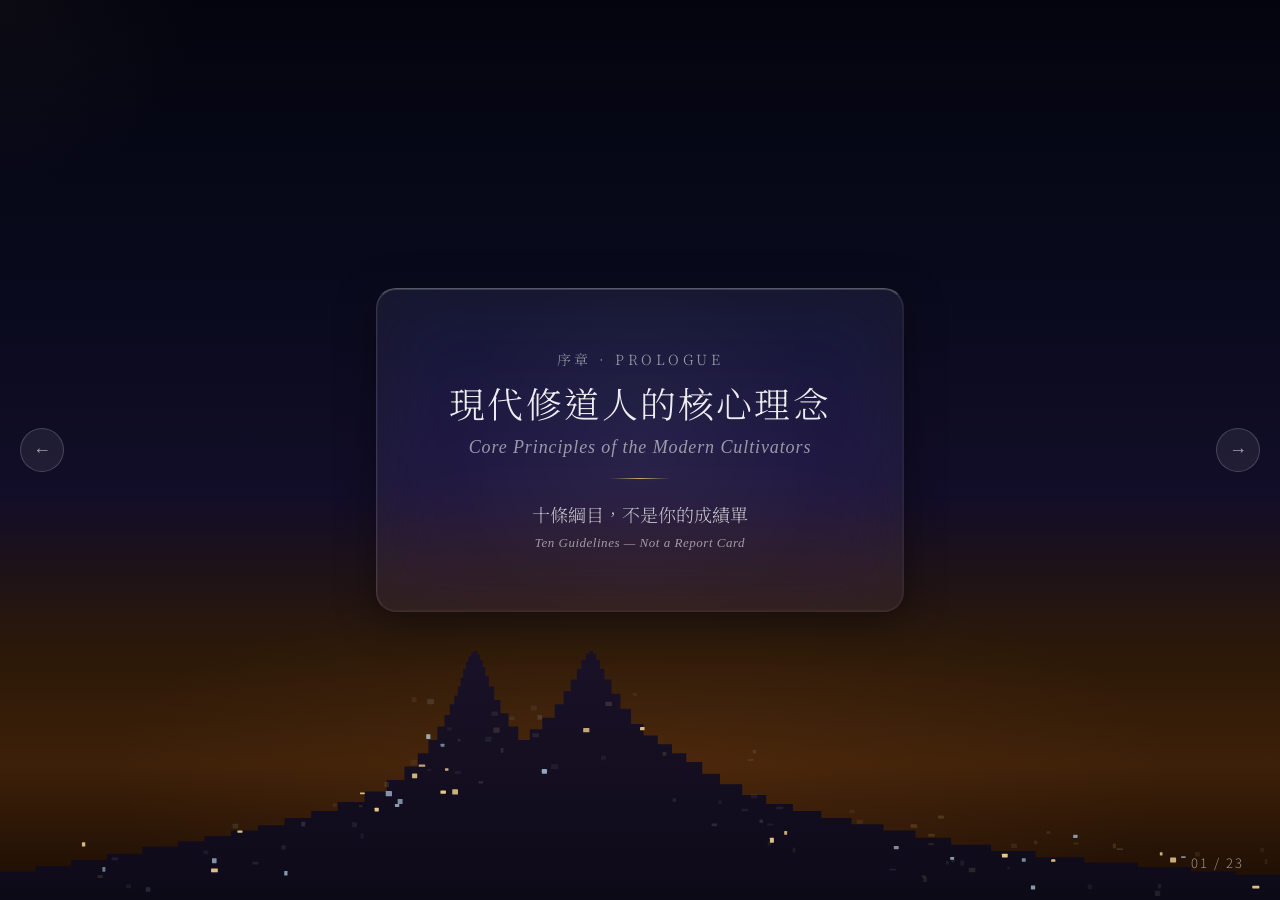
==== commit b717a1eb: "Add 戒慎驕矜 pt.2 — 謙遜的力量 slide and shift subsequent indices" ====
--- a/index.html
+++ b/index.html
@@ -112,9 +112,9 @@
       </div>
       <!-- Category chips — clickable -->
       <div class="category-chip clickable-chip ice anim-item" data-target="7" style="top:8%; left:4%;">内在心性 · Inner Virtue →</div>
-      <div class="category-chip clickable-chip gold anim-item" data-target="9" style="top:8%; right:4%;">個人紀律 · Discipline →</div>
-      <div class="category-chip clickable-chip lavender anim-item" data-target="10" style="bottom:8%; left:28%; transform:translateX(-50%);">團隊倫理 · Team Ethics →</div>
-      <div class="category-chip clickable-chip anim-item" data-target="11" style="top:44%; left:22%; color:rgba(255,255,255,0.8);">驅動力 · Driving Force →</div>
+      <div class="category-chip clickable-chip gold anim-item" data-target="10" style="top:8%; right:4%;">個人紀律 · Discipline →</div>
+      <div class="category-chip clickable-chip lavender anim-item" data-target="11" style="bottom:8%; left:28%; transform:translateX(-50%);">團隊倫理 · Team Ethics →</div>
+      <div class="category-chip clickable-chip anim-item" data-target="12" style="top:44%; left:22%; color:rgba(255,255,255,0.8);">驅動力 · Driving Force →</div>
       <!-- Skip/continue button -->
       <div style="position:absolute; bottom:0px; right:0px;">
         <button class="skip-btn" id="btn-skip">繼續按順序瀏覽 →</button>
@@ -248,8 +248,40 @@
     </div>
   </div>
 
-  <!-- P9: 廣闊的胸襟 (idx=8, group1 target continues) -->
+  <!-- P8b: 戒慎驕矜 · 謙遜的力量 (idx=8) -->
   <div class="slide story-slide" data-bg="city" data-idx="8">
+    <div class="story-layout">
+      <div class="principle-label anim-item">
+        <div class="principle-number">Principle 01</div>
+        <div class="principle-zh">戒慎驕矜</div>
+        <div class="principle-en">Guard Against Arrogance</div>
+      </div>
+      <div>
+        <div class="glass story-card">
+          <p class="story-line anim-item bold gold" style="font-size:clamp(16px,2vw,22px); margin-bottom:6px;">謙遜，是成功與失敗的融合。</p>
+          <p class="story-line anim-item">謙遜是寧靜之道，也是情緒的調和器——</p>
+          <p class="story-line anim-item" style="color:var(--text-dim);">讓你不至高傲，不至凌越他人。</p>
+          <div class="story-spacer anim-item"></div>
+          <p class="story-line anim-item">一旦驕傲——</p>
+          <p class="story-line anim-item">在該同意時，也會固執；</p>
+          <p class="story-line anim-item">失去客觀的標準，拒絕朋友的忠告與他人的指引；</p>
+          <p class="story-line anim-item bold ice">偏離熟悉的路徑，走向偏移，迷失自己。</p>
+          <div class="story-en anim-item">
+            Humility is the fusion of success and failure — it keeps you balanced.<br>
+            It is the path of stillness, the regulator of emotion.<br>
+            Once pride takes hold: you grow stubborn, lose objectivity,<br>
+            reject good counsel — and drift from the path you once knew.
+          </div>
+        </div>
+      </div>
+    </div>
+    <div style="position:absolute; bottom:20px; left:28px;">
+      <button class="skip-btn" onclick="goToSlide(6)" style="opacity:0.65; font-size:13px;">← 返回星群圖</button>
+    </div>
+  </div>
+
+  <!-- P9: 廣闊的胸襟 (idx=9, group1 target continues) -->
+  <div class="slide story-slide" data-bg="city" data-idx="9">
     <div class="story-layout">
       <div class="principle-label anim-item">
         <div class="principle-number">Principle 04</div>
@@ -278,8 +310,8 @@
     </div>
   </div>
 
-  <!-- P10: 堅守原則 (idx=9, group2 target) -->
-  <div class="slide story-slide" data-bg="city" data-idx="9">
+  <!-- P10: 堅守原則 (idx=10, group2 target) -->
+  <div class="slide story-slide" data-bg="city" data-idx="10">
     <div class="story-layout">
       <div class="principle-label anim-item">
         <div class="principle-number">Principle 02</div>
@@ -310,8 +342,8 @@
     </div>
   </div>
 
-  <!-- P11: 各居其要 (idx=10, group3 target) -->
-  <div class="slide story-slide" data-bg="city" data-idx="10">
+  <!-- P11: 各居其要 (idx=11, group3 target) -->
+  <div class="slide story-slide" data-bg="city" data-idx="11">
     <div class="story-layout">
       <div class="principle-label anim-item">
         <div class="principle-number">Principle 03</div>
@@ -341,8 +373,8 @@
     </div>
   </div>
 
-  <!-- P12: Bridge (idx=11, group4 target) -->
-  <div class="slide story-slide" data-bg="city" data-idx="11">
+  <!-- P12: Bridge (idx=12, group4 target) -->
+  <div class="slide story-slide" data-bg="city" data-idx="12">
     <div class="story-layout">
       <div class="principle-label anim-item">
         <div class="principle-number">橋樑 · Bridge</div>
@@ -372,8 +404,8 @@
     </div>
   </div>
 
-  <!-- P13: 對自己負責任 (idx=12, group2) -->
-  <div class="slide story-slide" data-bg="city" data-idx="12">
+  <!-- P13: 對自己負責任 (idx=13, group2) -->
+  <div class="slide story-slide" data-bg="city" data-idx="13">
     <div class="story-layout">
       <div class="principle-label anim-item">
         <div class="principle-number">Principle 06</div>
@@ -411,7 +443,7 @@
   </div>
 
   <!-- P14: Still on the path -->
-  <div class="slide" data-bg="city" data-idx="13">
+  <div class="slide" data-bg="city" data-idx="14">
     <div class="path-content">
       <p class="anim-item" style="font-size:clamp(13px,1.4vw,16px); color:var(--text-dim); margin-bottom:16px;">我雖然是講師。</p>
       <p class="t-main-zh serif anim-item" style="font-size:clamp(20px,3vw,38px);">但這十條，我沒有全部做到。</p>
@@ -423,7 +455,7 @@
   </div>
 
   <!-- P13: Constellation — audience reflection -->
-  <div class="slide constellation-slide" data-bg="stars" data-idx="14">
+  <div class="slide constellation-slide" data-bg="stars" data-idx="15">
     <div style="display:flex; justify-content:flex-end; padding-right:2%;">
       <div class="anim-item" style="text-align:right; margin-bottom:12px;">
         <p style="font-size:clamp(13px,1.5vw,17px); color:rgba(255,255,255,0.75); font-family:'Noto Serif TC',serif;">
@@ -469,7 +501,7 @@
   </div>
 
   <!-- P16: Your strongest -->
-  <div class="slide" data-bg="stars" data-idx="15">
+  <div class="slide" data-bg="stars" data-idx="16">
     <div class="glass reflect-card anim-item" style="max-width:540px; text-align:center; padding:clamp(32px,5vw,52px);">
       <p style="font-family:'Noto Serif TC',serif;font-size:clamp(11px,1.2vw,14px);color:var(--text-dim);letter-spacing:0.3em;text-transform:uppercase;margin-bottom:22px;">找你的最強一條</p>
       <p style="font-family:'Noto Serif TC',serif;font-weight:300;font-size:clamp(18px,2.4vw,30px);line-height:1.8;margin-bottom:16px;">這十條當中，<br>哪一條是你覺得——</p>
@@ -481,7 +513,7 @@
   </div>
 
   <!-- P17: Your hardest (最想逃開) -->
-  <div class="slide" data-bg="stars" data-idx="16">
+  <div class="slide" data-bg="stars" data-idx="17">
     <div class="glass reflect-card anim-item" style="max-width:540px; text-align:center; padding:clamp(32px,5vw,52px);">
       <p style="font-family:'Noto Serif TC',serif;font-size:clamp(11px,1.2vw,14px);color:var(--text-dim);letter-spacing:0.3em;text-transform:uppercase;margin-bottom:22px;">找你最想逃開的那一條</p>
       <p style="font-family:'Noto Serif TC',serif;font-weight:300;font-size:clamp(18px,2.4vw,30px);line-height:1.8;margin-bottom:16px;">哪一條，是你現在<br>最不知道怎麼面對的？</p>
@@ -493,7 +525,7 @@
   </div>
 
   <!-- P18: Activity -->
-  <div class="slide" data-bg="stars" data-idx="17">
+  <div class="slide" data-bg="stars" data-idx="18">
     <div class="glass activity-card">
       <div class="activity-title anim-item">兩人一組 · <span style="color:var(--text-dim); font-weight:300;">In Pairs</span></div>
       <div class="activity-step">
@@ -517,8 +549,8 @@
     </div>
   </div>
 
-  <!-- P19: QR Code — Survey (idx=18) -->
-  <div class="slide" data-bg="stars" data-idx="18">
+  <!-- P19: QR Code — Survey (idx=19) -->
+  <div class="slide" data-bg="stars" data-idx="19">
     <div class="glass" style="max-width:520px; text-align:center; padding:clamp(28px,4vw,48px); display:flex; flex-direction:column; align-items:center; gap:18px;">
       <p class="t-chapter anim-item">匿名調查 · Anonymous Survey</p>
       <p class="anim-item" style="font-family:'Noto Serif TC',serif; font-weight:300; font-size:clamp(16px,2vw,22px); line-height:1.8;">
@@ -535,8 +567,8 @@
     </div>
   </div>
 
-  <!-- P20: Live Results — star brightness = vote count (idx=19) -->
-  <div class="slide constellation-slide" data-bg="stars" data-idx="19">
+  <!-- P20: Live Results — star brightness = vote count (idx=20) -->
+  <div class="slide constellation-slide" data-bg="stars" data-idx="20">
     <div class="constellation-header">
       <p class="t-chapter anim-item">即時星圖 · Live Results</p>
       <p class="anim-item" style="font-family:'Noto Serif TC',serif; font-size:clamp(13px,1.6vw,18px); color:rgba(255,255,255,0.55); margin-top:4px;">
@@ -571,7 +603,7 @@
   </div>
 
   <!-- P21: Closing poem -->
-  <div class="slide" data-bg="stars" data-idx="20">
+  <div class="slide" data-bg="stars" data-idx="21">
     <div class="poem-content anim-item" style="max-width:680px; text-align:center;">
       <p style="font-family:'Noto Serif TC',serif;font-weight:200;font-size:clamp(22px,3.2vw,42px);line-height:1.9;color:rgba(255,255,255,0.9);margin-bottom:16px;">
         修成之前，我們都還在這裡。
@@ -592,7 +624,7 @@
   </div>
 
   <!-- P22: End card -->
-  <div class="slide" data-bg="city" data-idx="21">
+  <div class="slide" data-bg="city" data-idx="22">
     <div class="glass end-card">
       <h1 class="t-main-zh serif anim-item" style="font-size:clamp(22px,3.2vw,42px);">現代修道人的核心理念</h1>
       <p class="t-main-en anim-item" style="margin-top:6px;">Core Principles of the Modern Cultivators</p>
@@ -767,7 +799,7 @@
   if (typeof origGoTo !== 'function') return;
   window.goToSlide = function(idx) {
     origGoTo(idx);
-    if (idx === 19) { // results slide index
+    if (idx === 20) { // results slide index
       buildResultsConstellation();
       startResultsListener();
     }
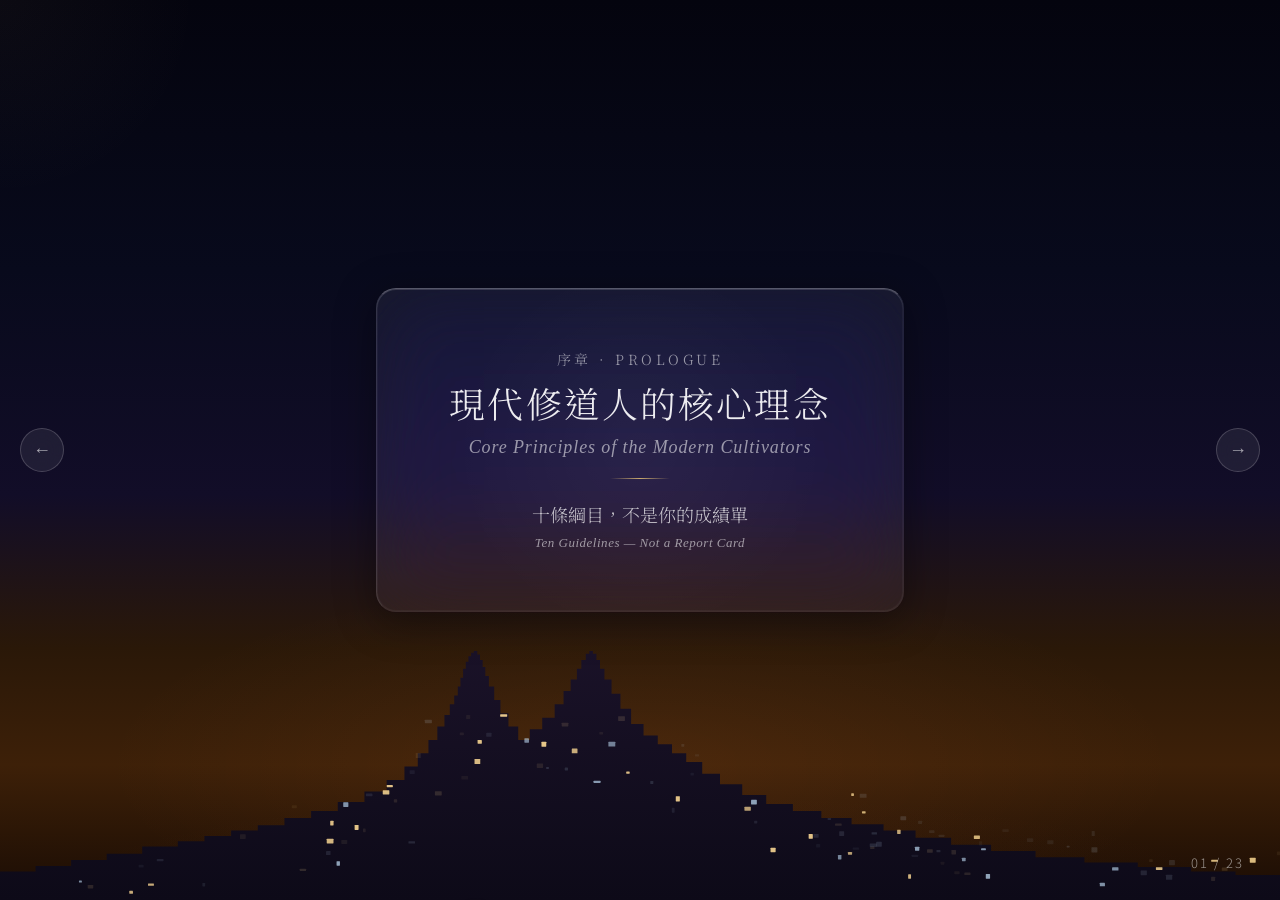
==== commit ba7f5e5c: "Add bottom nav bar — hover to reveal slide dots" ====
--- a/index.html
+++ b/index.html
@@ -637,6 +637,12 @@
 
 </div><!-- /slides-wrapper -->
 
+<!-- Bottom navigation bar (hover to reveal) -->
+<div id="slide-nav-trigger"></div>
+<div id="slide-nav">
+  <div id="slide-nav-panel"></div>
+</div>
+
 <script src="animation.js"></script>
 <script src="navigation.js"></script>
 
--- a/style.css
+++ b/style.css
@@ -831,6 +831,104 @@
   100% { transform: scale(0);    opacity: 0; }
 }
 
+/* ═══════════════════════════════════════════
+   BOTTOM SLIDE NAVIGATION BAR
+═══════════════════════════════════════════ */
+
+/* Invisible hover trigger strip at the very bottom */
+#slide-nav-trigger {
+  position: fixed;
+  bottom: 0;
+  left: 0;
+  right: 0;
+  height: 24px;
+  z-index: 210;
+  pointer-events: auto;
+}
+
+/* Container keeps panel at bottom-center */
+#slide-nav {
+  position: fixed;
+  bottom: 0;
+  left: 0;
+  right: 0;
+  z-index: 209;
+  display: flex;
+  justify-content: center;
+  align-items: flex-end;
+  pointer-events: none;
+}
+
+/* Glass pill panel */
+#slide-nav-panel {
+  pointer-events: auto;
+  display: flex;
+  align-items: center;
+  gap: 6px;
+  padding: 10px 20px 13px;
+  background: rgba(4,4,14,0.88);
+  backdrop-filter: blur(16px);
+  -webkit-backdrop-filter: blur(16px);
+  border: 1px solid rgba(255,255,255,0.1);
+  border-bottom: none;
+  border-radius: 18px 18px 0 0;
+  transform: translateY(100%);
+  transition: transform 0.32s cubic-bezier(0.22, 0.61, 0.36, 1);
+  max-width: 92vw;
+  flex-wrap: wrap;
+  row-gap: 6px;
+  justify-content: center;
+}
+
+#slide-nav-panel.visible {
+  transform: translateY(0);
+}
+
+/* Individual slide dots */
+.nav-dot {
+  width: 9px;
+  height: 9px;
+  border-radius: 50%;
+  background: rgba(255,255,255,0.2);
+  cursor: pointer;
+  flex-shrink: 0;
+  transition: background 0.2s, transform 0.2s, box-shadow 0.2s;
+  position: relative;
+}
+
+.nav-dot:hover {
+  background: rgba(255,255,255,0.65);
+  transform: scale(1.55);
+}
+
+.nav-dot.active {
+  background: var(--gold);
+  box-shadow: 0 0 8px rgba(201,169,110,0.55);
+  transform: scale(1.3);
+}
+
+/* Slide number tooltip above each dot */
+.nav-dot::after {
+  content: attr(data-num);
+  position: absolute;
+  bottom: calc(100% + 8px);
+  left: 50%;
+  transform: translateX(-50%);
+  font-size: 10px;
+  font-family: 'Noto Sans TC', sans-serif;
+  font-weight: 400;
+  color: rgba(255,255,255,0.55);
+  white-space: nowrap;
+  opacity: 0;
+  pointer-events: none;
+  transition: opacity 0.15s;
+  line-height: 1;
+}
+
+.nav-dot:hover::after {
+  opacity: 1;
+}
+
 /* Ambient glow beneath the mirror */
 .mirror-glow {
   position: absolute;
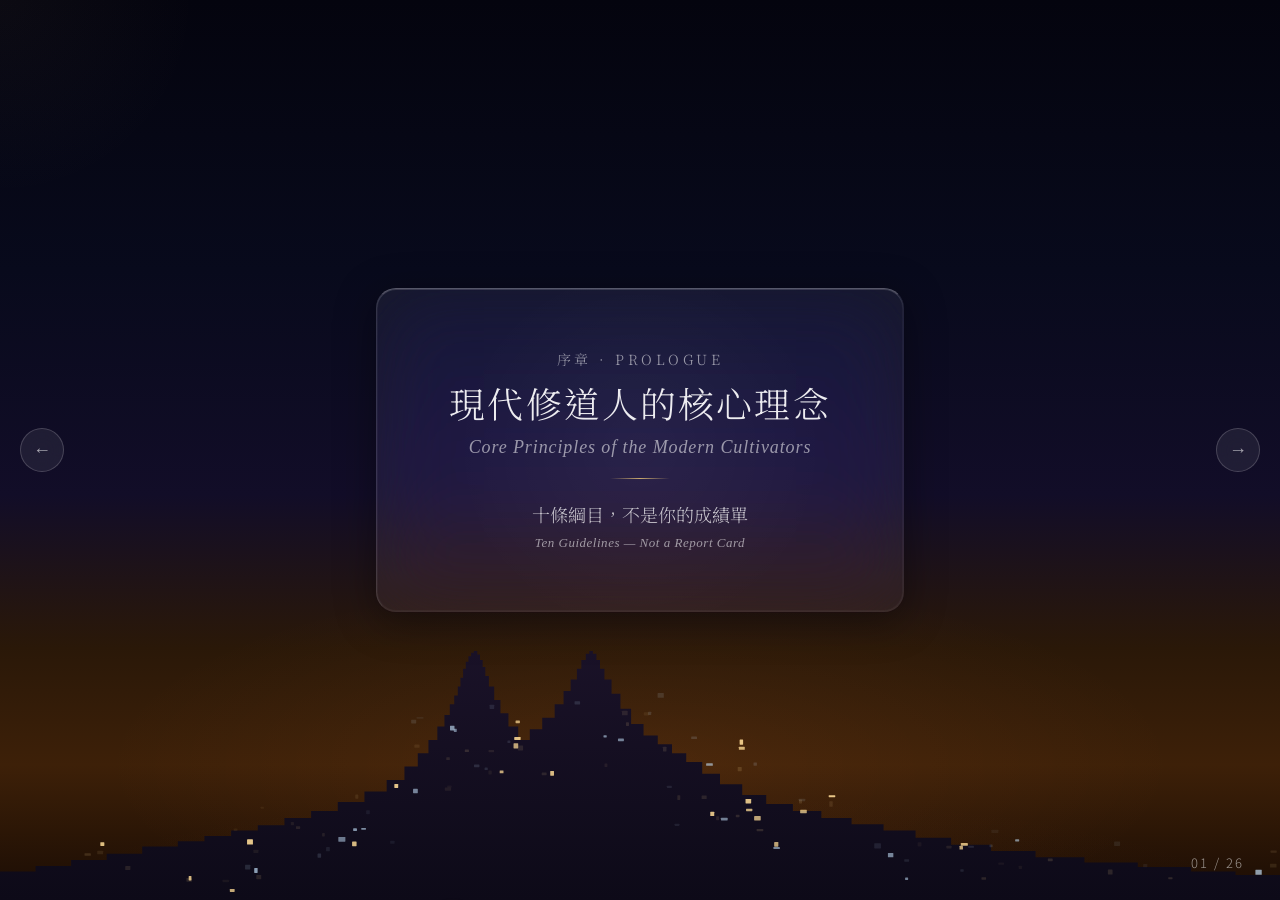
==== commit c851661d: "feat: add 孔子陳蔡絕糧 story slides under 堅守原則 (idx 11-13) - Insert 3 new slides: context page, Zilu+Zigon" ====
--- a/index.html
+++ b/index.html
@@ -113,8 +113,8 @@
       <!-- Category chips — clickable -->
       <div class="category-chip clickable-chip ice anim-item" data-target="7" style="top:8%; left:4%;">内在心性 · Inner Virtue →</div>
       <div class="category-chip clickable-chip gold anim-item" data-target="10" style="top:8%; right:4%;">個人紀律 · Discipline →</div>
-      <div class="category-chip clickable-chip lavender anim-item" data-target="11" style="bottom:8%; left:28%; transform:translateX(-50%);">團隊倫理 · Team Ethics →</div>
-      <div class="category-chip clickable-chip anim-item" data-target="12" style="top:44%; left:22%; color:rgba(255,255,255,0.8);">驅動力 · Driving Force →</div>
+      <div class="category-chip clickable-chip lavender anim-item" data-target="14" style="bottom:8%; left:28%; transform:translateX(-50%);">團隊倫理 · Team Ethics →</div>
+      <div class="category-chip clickable-chip anim-item" data-target="15" style="top:44%; left:22%; color:rgba(255,255,255,0.8);">驅動力 · Driving Force →</div>
       <!-- Skip/continue button -->
       <div style="position:absolute; bottom:0px; right:0px;">
         <button class="skip-btn" id="btn-skip">繼續按順序瀏覽 →</button>
@@ -342,8 +342,132 @@
     </div>
   </div>
 
-  <!-- P11: 各居其要 (idx=11, group3 target) -->
+  <!-- P11: 孔子陳蔡絕糧・情境頁 (idx=11) -->
   <div class="slide story-slide" data-bg="city" data-idx="11">
+    <div class="story-layout">
+      <div class="principle-label anim-item">
+        <div class="principle-number">Principle 02</div>
+        <div class="principle-zh">堅守原則</div>
+        <div class="principle-en">史記・孔子世家</div>
+      </div>
+      <div>
+        <div class="glass story-card" style="position:relative; overflow:hidden;">
+          <img src="https://assets.lummi.ai/assets/Qmar2TCTKLJTgzb56cPF7WWbPez1MgE7oNyo71sAmd6xdK?auto=format&w=1500&h=1500"
+               alt="Young Monk Illustration"
+               style="position:absolute; right:-10px; bottom:-10px; width:clamp(90px,12vw,140px); opacity:0.18; pointer-events:none; filter:saturate(0.4);">
+          <p class="story-line anim-item" style="color:var(--text-dim); font-size:clamp(12px,1.3vw,15px); font-style:italic;">孔子遷于蔡三歲，楚使人聘孔子。</p>
+          <p class="story-line anim-item" style="color:var(--text-dim); font-size:clamp(12px,1.3vw,15px); font-style:italic; margin-bottom:10px;">陳蔡大夫恐，發徒役圍孔子於野。</p>
+          <p class="story-line anim-item">絕糧三日，從者病，莫能興。</p>
+          <div class="story-spacer anim-item"></div>
+          <p class="story-line anim-item bold gold" style="font-size:clamp(15px,1.8vw,22px);">孔子講誦弦歌不衰。</p>
+          <div class="story-spacer anim-item"></div>
+          <p class="story-line anim-item" style="color:var(--text-dim); font-size:clamp(12px,1.3vw,15px);">被困於野，斷糧三日，弟子皆病倒——</p>
+          <p class="story-line anim-item" style="color:var(--text-dim); font-size:clamp(12px,1.3vw,15px);">孔子仍然講學、誦書、奏樂，毫不衰減。</p>
+          <div class="story-en anim-item">
+            Stranded in the wilderness. Three days without food.<br>
+            Disciples ill, unable to rise.<br>
+            Confucius kept teaching, reciting, and playing music —
+            <em>undiminished.</em>
+          </div>
+        </div>
+      </div>
+    </div>
+    <div style="position:absolute; bottom:20px; left:28px;">
+      <button class="skip-btn" onclick="goToSlide(6)" style="opacity:0.65; font-size:13px;">← 返回星群圖</button>
+    </div>
+  </div>
+
+  <!-- P12: 孔子陳蔡絕糧・子路+子貢對話 (idx=12) -->
+  <div class="slide story-slide" data-bg="city" data-idx="12">
+    <div class="story-layout">
+      <div class="principle-label anim-item">
+        <div class="principle-number">Principle 02</div>
+        <div class="principle-zh">堅守原則</div>
+        <div class="principle-en">Hold Fast to Principles</div>
+      </div>
+      <div>
+        <div class="glass story-card">
+          <div class="dialogue-container">
+            <div class="dialogue-row student anim-item">
+              <div class="dialogue-avatar-wrap">
+                <div class="dialogue-avatar">路</div>
+                <div class="dialogue-name">子路</div>
+              </div>
+              <div class="dialogue-bubble">君子亦有窮乎？</div>
+            </div>
+            <div class="dialogue-row teacher anim-item">
+              <div class="dialogue-avatar-wrap">
+                <div class="dialogue-avatar teacher">孔</div>
+                <div class="dialogue-name">孔子</div>
+              </div>
+              <div class="dialogue-bubble teacher">君子固窮，<br>小人窮斯濫矣。</div>
+            </div>
+            <div class="dialogue-row student anim-item">
+              <div class="dialogue-avatar-wrap">
+                <div class="dialogue-avatar">賜</div>
+                <div class="dialogue-name">子貢</div>
+              </div>
+              <div class="dialogue-bubble">夫子之道至大，<br>夫子蓋少貶焉？</div>
+            </div>
+            <div class="dialogue-row teacher anim-item">
+              <div class="dialogue-avatar-wrap">
+                <div class="dialogue-avatar teacher">孔</div>
+                <div class="dialogue-name">孔子</div>
+              </div>
+              <div class="dialogue-bubble rebuttal">良農能稼而不能為穡。<br><span style="color:var(--gold);">賜，而志不遠矣！</span></div>
+            </div>
+          </div>
+        </div>
+      </div>
+    </div>
+    <div style="position:absolute; bottom:20px; left:28px;">
+      <button class="skip-btn" onclick="goToSlide(6)" style="opacity:0.65; font-size:13px;">← 返回星群圖</button>
+    </div>
+  </div>
+
+  <!-- P13: 孔子陳蔡絕糧・顏回高潮 (idx=13) -->
+  <div class="slide story-slide" data-bg="city" data-idx="13">
+    <div class="story-layout">
+      <div class="principle-label anim-item">
+        <div class="principle-number">Principle 02</div>
+        <div class="principle-zh">堅守原則</div>
+        <div class="principle-en">Hold Fast to Principles</div>
+      </div>
+      <div>
+        <div class="glass story-card">
+          <div class="dialogue-container">
+            <div class="dialogue-row teacher anim-item">
+              <div class="dialogue-avatar-wrap">
+                <div class="dialogue-avatar teacher">孔</div>
+                <div class="dialogue-name">孔子</div>
+              </div>
+              <div class="dialogue-bubble teacher">吾道非邪？<br>吾何為於此？</div>
+            </div>
+            <div class="dialogue-row student anim-item">
+              <div class="dialogue-avatar-wrap">
+                <div class="dialogue-avatar enlightened">回</div>
+                <div class="dialogue-name">顏回</div>
+              </div>
+              <div class="dialogue-bubble enlightened">夫子之道至大，故天下莫能容。<br>夫子推而行之，<br><span class="bold">不容何病，<br>不容然後見君子！</span></div>
+            </div>
+            <div class="dialogue-row teacher anim-item">
+              <div class="dialogue-avatar-wrap">
+                <div class="dialogue-avatar teacher">孔</div>
+                <div class="dialogue-name">孔子</div>
+              </div>
+              <div class="dialogue-bubble rebuttal">有是哉顏氏之子！<br><span style="color:var(--gold);">使爾多財，吾為爾宰。</span></div>
+            </div>
+          </div>
+        </div>
+      </div>
+    </div>
+    <div style="position:absolute; bottom:20px; left:28px;">
+      <button class="skip-btn" onclick="goToSlide(6)" style="opacity:0.65; font-size:13px;">← 返回星群圖</button>
+    </div>
+  </div>
+
+  <!-- P14: 各居其要 (idx=14, group3 target) -->
+  <div class="slide story-slide" data-bg="city" data-idx="14">
     <div class="story-layout">
       <div class="principle-label anim-item">
         <div class="principle-number">Principle 03</div>
@@ -373,8 +497,8 @@
     </div>
   </div>
 
-  <!-- P12: Bridge (idx=12, group4 target) -->
-  <div class="slide story-slide" data-bg="city" data-idx="12">
+  <!-- P15: Bridge (idx=15, group4 target) -->
+  <div class="slide story-slide" data-bg="city" data-idx="15">
     <div class="story-layout">
       <div class="principle-label anim-item">
         <div class="principle-number">橋樑 · Bridge</div>
@@ -404,8 +528,8 @@
     </div>
   </div>
 
-  <!-- P13: 對自己負責任 (idx=13, group2) -->
-  <div class="slide story-slide" data-bg="city" data-idx="13">
+  <!-- P16: 對自己負責任 (idx=16, group2) -->
+  <div class="slide story-slide" data-bg="city" data-idx="16">
     <div class="story-layout">
       <div class="principle-label anim-item">
         <div class="principle-number">Principle 06</div>
@@ -442,8 +566,8 @@
     </div>
   </div>
 
-  <!-- P14: Still on the path -->
-  <div class="slide" data-bg="city" data-idx="14">
+  <!-- P17: Still on the path -->
+  <div class="slide" data-bg="city" data-idx="17">
     <div class="path-content">
       <p class="anim-item" style="font-size:clamp(13px,1.4vw,16px); color:var(--text-dim); margin-bottom:16px;">我雖然是講師。</p>
       <p class="t-main-zh serif anim-item" style="font-size:clamp(20px,3vw,38px);">但這十條，我沒有全部做到。</p>
@@ -454,8 +578,8 @@
     </div>
   </div>
 
-  <!-- P13: Constellation — audience reflection -->
-  <div class="slide constellation-slide" data-bg="stars" data-idx="15">
+  <!-- P18: Constellation — audience reflection -->
+  <div class="slide constellation-slide" data-bg="stars" data-idx="18">
     <div style="display:flex; justify-content:flex-end; padding-right:2%;">
       <div class="anim-item" style="text-align:right; margin-bottom:12px;">
         <p style="font-size:clamp(13px,1.5vw,17px); color:rgba(255,255,255,0.75); font-family:'Noto Serif TC',serif;">
@@ -500,8 +624,8 @@
     </div>
   </div>
 
-  <!-- P16: Your strongest -->
-  <div class="slide" data-bg="stars" data-idx="16">
+  <!-- P19: Your strongest -->
+  <div class="slide" data-bg="stars" data-idx="19">
     <div class="glass reflect-card anim-item" style="max-width:540px; text-align:center; padding:clamp(32px,5vw,52px);">
       <p style="font-family:'Noto Serif TC',serif;font-size:clamp(11px,1.2vw,14px);color:var(--text-dim);letter-spacing:0.3em;text-transform:uppercase;margin-bottom:22px;">找你的最強一條</p>
       <p style="font-family:'Noto Serif TC',serif;font-weight:300;font-size:clamp(18px,2.4vw,30px);line-height:1.8;margin-bottom:16px;">這十條當中，<br>哪一條是你覺得——</p>
@@ -512,8 +636,8 @@
     </div>
   </div>
 
-  <!-- P17: Your hardest (最想逃開) -->
-  <div class="slide" data-bg="stars" data-idx="17">
+  <!-- P20: Your hardest (最想逃開) -->
+  <div class="slide" data-bg="stars" data-idx="20">
     <div class="glass reflect-card anim-item" style="max-width:540px; text-align:center; padding:clamp(32px,5vw,52px);">
       <p style="font-family:'Noto Serif TC',serif;font-size:clamp(11px,1.2vw,14px);color:var(--text-dim);letter-spacing:0.3em;text-transform:uppercase;margin-bottom:22px;">找你最想逃開的那一條</p>
       <p style="font-family:'Noto Serif TC',serif;font-weight:300;font-size:clamp(18px,2.4vw,30px);line-height:1.8;margin-bottom:16px;">哪一條，是你現在<br>最不知道怎麼面對的？</p>
@@ -524,8 +648,8 @@
     </div>
   </div>
 
-  <!-- P18: Activity -->
-  <div class="slide" data-bg="stars" data-idx="18">
+  <!-- P21: Activity -->
+  <div class="slide" data-bg="stars" data-idx="21">
     <div class="glass activity-card">
       <div class="activity-title anim-item">兩人一組 · <span style="color:var(--text-dim); font-weight:300;">In Pairs</span></div>
       <div class="activity-step">
@@ -549,8 +673,8 @@
     </div>
   </div>
 
-  <!-- P19: QR Code — Survey (idx=19) -->
-  <div class="slide" data-bg="stars" data-idx="19">
+  <!-- P22: QR Code — Survey (idx=22) -->
+  <div class="slide" data-bg="stars" data-idx="22">
     <div class="glass" style="max-width:520px; text-align:center; padding:clamp(28px,4vw,48px); display:flex; flex-direction:column; align-items:center; gap:18px;">
       <p class="t-chapter anim-item">匿名調查 · Anonymous Survey</p>
       <p class="anim-item" style="font-family:'Noto Serif TC',serif; font-weight:300; font-size:clamp(16px,2vw,22px); line-height:1.8;">
@@ -567,8 +691,8 @@
     </div>
   </div>
 
-  <!-- P20: Live Results — star brightness = vote count (idx=20) -->
-  <div class="slide constellation-slide" data-bg="stars" data-idx="20">
+  <!-- P23: Live Results — star brightness = vote count (idx=23) -->
+  <div class="slide constellation-slide" data-bg="stars" data-idx="23">
     <div class="constellation-header">
       <p class="t-chapter anim-item">即時星圖 · Live Results</p>
       <p class="anim-item" style="font-family:'Noto Serif TC',serif; font-size:clamp(13px,1.6vw,18px); color:rgba(255,255,255,0.55); margin-top:4px;">
@@ -602,8 +726,8 @@
     </div>
   </div>
 
-  <!-- P21: Closing poem -->
-  <div class="slide" data-bg="stars" data-idx="21">
+  <!-- P24: Closing poem -->
+  <div class="slide" data-bg="stars" data-idx="24">
     <div class="poem-content anim-item" style="max-width:680px; text-align:center;">
       <p style="font-family:'Noto Serif TC',serif;font-weight:200;font-size:clamp(22px,3.2vw,42px);line-height:1.9;color:rgba(255,255,255,0.9);margin-bottom:16px;">
         修成之前，我們都還在這裡。
@@ -623,8 +747,8 @@
     </div>
   </div>
 
-  <!-- P22: End card -->
-  <div class="slide" data-bg="city" data-idx="22">
+  <!-- P25: End card -->
+  <div class="slide" data-bg="city" data-idx="25">
     <div class="glass end-card">
       <h1 class="t-main-zh serif anim-item" style="font-size:clamp(22px,3.2vw,42px);">現代修道人的核心理念</h1>
       <p class="t-main-en anim-item" style="margin-top:6px;">Core Principles of the Modern Cultivators</p>
@@ -805,7 +929,7 @@
   if (typeof origGoTo !== 'function') return;
   window.goToSlide = function(idx) {
     origGoTo(idx);
-    if (idx === 20) { // results slide index
+    if (idx === 23) { // results slide index
       buildResultsConstellation();
       startResultsListener();
     }
--- a/style.css
+++ b/style.css
@@ -553,6 +553,98 @@
   line-height: 1.7;
   border-top: 1px solid rgba(255,255,255,0.08);
   padding-top: 16px;
+}
+
+/* ═══════════════════════════════════════════
+   DIALOGUE — character speech bubbles
+   (孔子陳蔡絕糧 故事頁)
+═══════════════════════════════════════════ */
+
+.dialogue-container {
+  display: flex;
+  flex-direction: column;
+  gap: clamp(12px, 1.8vh, 20px);
+}
+
+.dialogue-row {
+  display: flex;
+  align-items: flex-start;
+  gap: 12px;
+}
+
+.dialogue-row.student {
+  flex-direction: row-reverse;
+}
+
+.dialogue-avatar-wrap {
+  display: flex;
+  flex-direction: column;
+  align-items: center;
+  gap: 4px;
+  flex-shrink: 0;
+}
+
+.dialogue-avatar {
+  width: clamp(36px, 4.5vw, 48px);
+  height: clamp(36px, 4.5vw, 48px);
+  border-radius: 50%;
+  display: flex;
+  align-items: center;
+  justify-content: center;
+  font-family: 'Noto Serif TC', serif;
+  font-weight: 400;
+  font-size: clamp(13px, 1.5vw, 17px);
+  background: rgba(255,255,255,0.05);
+  border: 1.5px solid rgba(255,255,255,0.18);
+  color: rgba(255,255,255,0.55);
+}
+
+.dialogue-avatar.teacher {
+  border-color: var(--gold);
+  color: var(--gold);
+  background: rgba(201,169,110,0.08);
+}
+
+.dialogue-avatar.enlightened {
+  border-color: var(--ice);
+  color: var(--ice);
+  background: rgba(168,197,218,0.08);
+}
+
+.dialogue-name {
+  font-size: 10px;
+  letter-spacing: 0.1em;
+  color: var(--text-dim);
+  font-family: 'Noto Sans TC', sans-serif;
+  text-align: center;
+}
+
+.dialogue-bubble {
+  background: rgba(255,255,255,0.04);
+  border: 1px solid rgba(255,255,255,0.1);
+  border-radius: 12px;
+  padding: clamp(8px, 1.2vw, 14px) clamp(12px, 1.8vw, 20px);
+  font-family: 'Noto Serif TC', serif;
+  font-weight: 300;
+  font-size: clamp(13px, 1.45vw, 17px);
+  line-height: 1.85;
+  color: rgba(255,255,255,0.82);
+  backdrop-filter: blur(6px);
+  flex: 1;
+}
+
+.dialogue-bubble.teacher {
+  border-color: rgba(201,169,110,0.22);
+}
+
+.dialogue-bubble.enlightened {
+  border-color: rgba(168,197,218,0.3);
+  color: var(--ice);
+}
+
+.dialogue-bubble.rebuttal {
+  border-color: rgba(201,169,110,0.38);
+  background: rgba(201,169,110,0.05);
 }
 
 /* ═══════════════════════════════════════════
@@ -852,7 +944,7 @@
   bottom: 0;
   left: 0;
   right: 0;
-  z-index: 209;
+  z-index: 211;
   display: flex;
   justify-content: center;
   align-items: flex-end;
@@ -927,6 +1019,8 @@
 
 .nav-dot:hover::after {
   opacity: 1;
+  /* counteract parent scale so number stays at intended size */
+  transform: translateX(-50%) scale(0.645);
 }
 
 /* Ambient glow beneath the mirror */
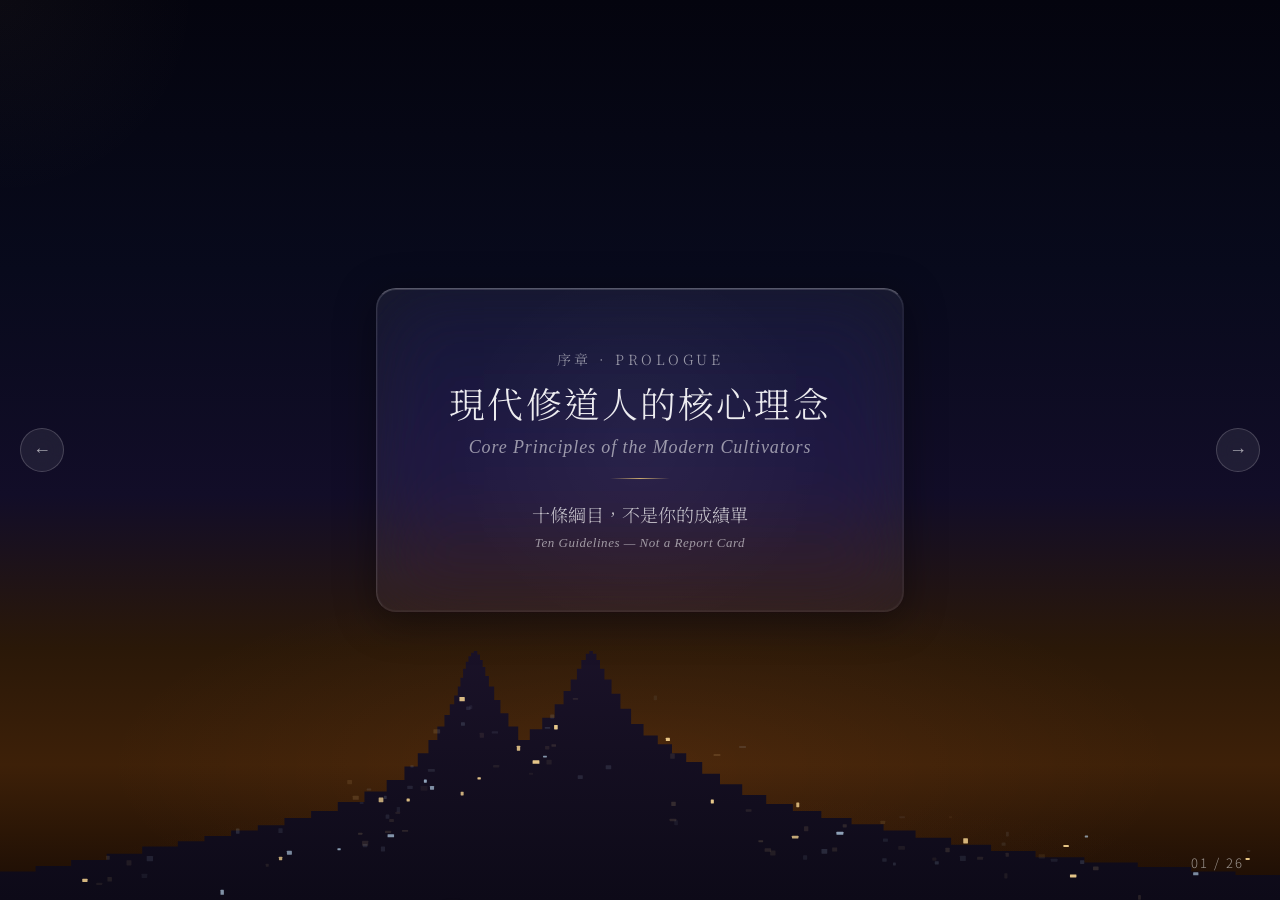
==== commit 82c3af01: "refactor: redesign 孔子陳蔡絕糧 dialogue slides with click-step progression - Add within-slide step progre" ====
--- a/index.html
+++ b/index.html
@@ -344,125 +344,127 @@
 
   <!-- P11: 孔子陳蔡絕糧・情境頁 (idx=11) -->
   <div class="slide story-slide" data-bg="city" data-idx="11">
-    <div class="story-layout">
-      <div class="principle-label anim-item">
-        <div class="principle-number">Principle 02</div>
-        <div class="principle-zh">堅守原則</div>
-        <div class="principle-en">史記・孔子世家</div>
-      </div>
+    <div class="context-layout">
+      <img class="context-illustration anim-item"
+           src="https://assets.lummi.ai/assets/Qmar2TCTKLJTgzb56cPF7WWbPez1MgE7oNyo71sAmd6xdK?auto=format&w=1500&h=1500"
+           alt="Young Monk Illustration">
       <div>
-        <div class="glass story-card" style="position:relative; overflow:hidden;">
-          <img src="https://assets.lummi.ai/assets/Qmar2TCTKLJTgzb56cPF7WWbPez1MgE7oNyo71sAmd6xdK?auto=format&w=1500&h=1500"
-               alt="Young Monk Illustration"
-               style="position:absolute; right:-10px; bottom:-10px; width:clamp(90px,12vw,140px); opacity:0.18; pointer-events:none; filter:saturate(0.4);">
-          <p class="story-line anim-item" style="color:var(--text-dim); font-size:clamp(12px,1.3vw,15px); font-style:italic;">孔子遷于蔡三歲，楚使人聘孔子。</p>
-          <p class="story-line anim-item" style="color:var(--text-dim); font-size:clamp(12px,1.3vw,15px); font-style:italic; margin-bottom:10px;">陳蔡大夫恐，發徒役圍孔子於野。</p>
+        <div class="principle-label anim-item" style="margin-bottom:18px;">
+          <div class="principle-number">Principle 02</div>
+          <div class="principle-zh">堅守原則</div>
+          <div class="principle-en">史記・孔子世家</div>
+        </div>
+        <div class="glass story-card">
+          <p class="story-line anim-item" style="color:var(--text-dim);font-size:clamp(12px,1.3vw,15px);font-style:italic;">孔子遷于蔡三歲，楚使人聘孔子。</p>
+          <p class="story-line anim-item" style="color:var(--text-dim);font-size:clamp(12px,1.3vw,15px);font-style:italic;margin-bottom:10px;">陳蔡大夫恐，發徒役圍孔子於野。</p>
           <p class="story-line anim-item">絕糧三日，從者病，莫能興。</p>
           <div class="story-spacer anim-item"></div>
           <p class="story-line anim-item bold gold" style="font-size:clamp(15px,1.8vw,22px);">孔子講誦弦歌不衰。</p>
-          <div class="story-spacer anim-item"></div>
-          <p class="story-line anim-item" style="color:var(--text-dim); font-size:clamp(12px,1.3vw,15px);">被困於野，斷糧三日，弟子皆病倒——</p>
-          <p class="story-line anim-item" style="color:var(--text-dim); font-size:clamp(12px,1.3vw,15px);">孔子仍然講學、誦書、奏樂，毫不衰減。</p>
           <div class="story-en anim-item">
-            Stranded in the wilderness. Three days without food.<br>
-            Disciples ill, unable to rise.<br>
-            Confucius kept teaching, reciting, and playing music —
-            <em>undiminished.</em>
+            Stranded. Three days without food. Disciples ill.<br>
+            Confucius kept teaching, reciting, playing music — <em>undiminished.</em>
           </div>
         </div>
       </div>
     </div>
-    <div style="position:absolute; bottom:20px; left:28px;">
-      <button class="skip-btn" onclick="goToSlide(6)" style="opacity:0.65; font-size:13px;">← 返回星群圖</button>
+    <div style="position:absolute;bottom:20px;left:28px;">
+      <button class="skip-btn" onclick="goToSlide(6)" style="opacity:0.65;font-size:13px;">← 返回星群圖</button>
     </div>
   </div>
 
   <!-- P12: 孔子陳蔡絕糧・子路+子貢對話 (idx=12) -->
-  <div class="slide story-slide" data-bg="city" data-idx="12">
-    <div class="story-layout">
-      <div class="principle-label anim-item">
-        <div class="principle-number">Principle 02</div>
-        <div class="principle-zh">堅守原則</div>
-        <div class="principle-en">Hold Fast to Principles</div>
-      </div>
-      <div>
-        <div class="glass story-card">
-          <div class="dialogue-container">
-            <div class="dialogue-row student anim-item">
-              <div class="dialogue-avatar-wrap">
-                <div class="dialogue-avatar">路</div>
-                <div class="dialogue-name">子路</div>
-              </div>
-              <div class="dialogue-bubble">君子亦有窮乎？</div>
-            </div>
-            <div class="dialogue-row teacher anim-item">
-              <div class="dialogue-avatar-wrap">
-                <div class="dialogue-avatar teacher">孔</div>
-                <div class="dialogue-name">孔子</div>
-              </div>
-              <div class="dialogue-bubble teacher">君子固窮，<br>小人窮斯濫矣。</div>
-            </div>
-            <div class="dialogue-row student anim-item">
-              <div class="dialogue-avatar-wrap">
-                <div class="dialogue-avatar">賜</div>
-                <div class="dialogue-name">子貢</div>
-              </div>
-              <div class="dialogue-bubble">夫子之道至大，<br>夫子蓋少貶焉？</div>
-            </div>
-            <div class="dialogue-row teacher anim-item">
-              <div class="dialogue-avatar-wrap">
-                <div class="dialogue-avatar teacher">孔</div>
-                <div class="dialogue-name">孔子</div>
-              </div>
-              <div class="dialogue-bubble rebuttal">良農能稼而不能為穡。<br><span style="color:var(--gold);">賜，而志不遠矣！</span></div>
-            </div>
-          </div>
-        </div>
-      </div>
-    </div>
-    <div style="position:absolute; bottom:20px; left:28px;">
-      <button class="skip-btn" onclick="goToSlide(6)" style="opacity:0.65; font-size:13px;">← 返回星群圖</button>
+  <div class="slide dialogue-slide" data-bg="city" data-idx="12">
+    <div class="dialogue-header anim-item">
+      <span class="dialogue-header-num">Principle 02 · 堅守原則</span>
+      <span class="dialogue-header-source">史記・孔子世家</span>
+    </div>
+    <div class="dialogue-stage">
+      <div class="dialogue-row student">
+        <div class="dialogue-avatar-wrap">
+          <div class="dialogue-avatar">路</div>
+          <div class="dialogue-name">子路</div>
+        </div>
+        <div class="dialogue-bubble">
+          <div class="dialogue-zh">君子亦有窮乎？</div>
+          <div class="dialogue-vernacular">君子也會陷入如此困境嗎？</div>
+        </div>
+      </div>
+      <div class="dialogue-row teacher">
+        <div class="dialogue-avatar-wrap">
+          <div class="dialogue-avatar teacher">孔</div>
+          <div class="dialogue-name">孔子</div>
+        </div>
+        <div class="dialogue-bubble teacher">
+          <div class="dialogue-zh">君子固窮，小人窮斯濫矣。</div>
+          <div class="dialogue-vernacular">君子處困境仍堅守本分；<br>小人一遇困境，便開始放縱失控。</div>
+        </div>
+      </div>
+      <div class="dialogue-row student">
+        <div class="dialogue-avatar-wrap">
+          <div class="dialogue-avatar">賜</div>
+          <div class="dialogue-name">子貢</div>
+        </div>
+        <div class="dialogue-bubble">
+          <div class="dialogue-zh">夫子之道至大，夫子蓋少貶焉？</div>
+          <div class="dialogue-vernacular">老師的道太偉大，天下容不下您——何不稍微降低標準？</div>
+        </div>
+      </div>
+      <div class="dialogue-row teacher">
+        <div class="dialogue-avatar-wrap">
+          <div class="dialogue-avatar teacher">孔</div>
+          <div class="dialogue-name">孔子</div>
+        </div>
+        <div class="dialogue-bubble rebuttal">
+          <div class="dialogue-zh">良農能稼而不能為穡。<span style="color:var(--gold);">賜，而志不遠矣！</span></div>
+          <div class="dialogue-vernacular">好農夫播種，收成卻不由他定——你是在削減志向來迎合世界。賜，你的志向太短淺了！</div>
+        </div>
+      </div>
+    </div>
+    <div style="position:absolute;bottom:20px;left:28px;">
+      <button class="skip-btn" onclick="goToSlide(6)" style="opacity:0.65;font-size:13px;">← 返回星群圖</button>
     </div>
   </div>
 
   <!-- P13: 孔子陳蔡絕糧・顏回高潮 (idx=13) -->
-  <div class="slide story-slide" data-bg="city" data-idx="13">
-    <div class="story-layout">
-      <div class="principle-label anim-item">
-        <div class="principle-number">Principle 02</div>
-        <div class="principle-zh">堅守原則</div>
-        <div class="principle-en">Hold Fast to Principles</div>
-      </div>
-      <div>
-        <div class="glass story-card">
-          <div class="dialogue-container">
-            <div class="dialogue-row teacher anim-item">
-              <div class="dialogue-avatar-wrap">
-                <div class="dialogue-avatar teacher">孔</div>
-                <div class="dialogue-name">孔子</div>
-              </div>
-              <div class="dialogue-bubble teacher">吾道非邪？<br>吾何為於此？</div>
-            </div>
-            <div class="dialogue-row student anim-item">
-              <div class="dialogue-avatar-wrap">
-                <div class="dialogue-avatar enlightened">回</div>
-                <div class="dialogue-name">顏回</div>
-              </div>
-              <div class="dialogue-bubble enlightened">夫子之道至大，故天下莫能容。<br>夫子推而行之，<br><span class="bold">不容何病，<br>不容然後見君子！</span></div>
-            </div>
-            <div class="dialogue-row teacher anim-item">
-              <div class="dialogue-avatar-wrap">
-                <div class="dialogue-avatar teacher">孔</div>
-                <div class="dialogue-name">孔子</div>
-              </div>
-              <div class="dialogue-bubble rebuttal">有是哉顏氏之子！<br><span style="color:var(--gold);">使爾多財，吾為爾宰。</span></div>
-            </div>
-          </div>
-        </div>
-      </div>
-    </div>
-    <div style="position:absolute; bottom:20px; left:28px;">
-      <button class="skip-btn" onclick="goToSlide(6)" style="opacity:0.65; font-size:13px;">← 返回星群圖</button>
+  <div class="slide dialogue-slide" data-bg="city" data-idx="13">
+    <div class="dialogue-header anim-item">
+      <span class="dialogue-header-num">Principle 02 · 堅守原則</span>
+      <span class="dialogue-header-source">史記・孔子世家</span>
+    </div>
+    <div class="dialogue-stage">
+      <div class="dialogue-row teacher">
+        <div class="dialogue-avatar-wrap">
+          <div class="dialogue-avatar teacher">孔</div>
+          <div class="dialogue-name">孔子</div>
+        </div>
+        <div class="dialogue-bubble teacher">
+          <div class="dialogue-zh">吾道非邪？吾何為於此？</div>
+          <div class="dialogue-vernacular">難道是我的道有問題？我究竟為何落到這個地步？</div>
+        </div>
+      </div>
+      <div class="dialogue-row student">
+        <div class="dialogue-avatar-wrap">
+          <div class="dialogue-avatar enlightened">回</div>
+          <div class="dialogue-name">顏回</div>
+        </div>
+        <div class="dialogue-bubble enlightened">
+          <div class="dialogue-zh" style="color:var(--ice);">夫子之道至大，故天下莫能容。夫子推而行之，<span class="bold">不容何病，不容然後見君子！</span></div>
+          <div class="dialogue-vernacular">老師的道太大，天下容不下。但仍然去實踐——不被接受有什麼關係？正是不被接受，才能見出君子的真貌！</div>
+        </div>
+      </div>
+      <div class="dialogue-row teacher">
+        <div class="dialogue-avatar-wrap">
+          <div class="dialogue-avatar teacher">孔</div>
+          <div class="dialogue-name">孔子</div>
+        </div>
+        <div class="dialogue-bubble rebuttal">
+          <div class="dialogue-zh">有是哉顏氏之子！<span style="color:var(--gold);">使爾多財，吾為爾宰。</span></div>
+          <div class="dialogue-vernacular">說得對啊，顏回！若你日後富有，我願意為你效勞。</div>
+        </div>
+      </div>
+    </div>
+    <div style="position:absolute;bottom:20px;left:28px;">
+      <button class="skip-btn" onclick="goToSlide(6)" style="opacity:0.65;font-size:13px;">← 返回星群圖</button>
     </div>
   </div>
 
--- a/style.css
+++ b/style.css
@@ -560,10 +560,37 @@
    (孔子陳蔡絕糧 故事頁)
 ═══════════════════════════════════════════ */
 
-.dialogue-container {
+/* 對話頁全版佈局 */
+.dialogue-slide {
+  flex-direction: column;
+  align-items: center;
+  justify-content: center;
+  padding: clamp(28px,5vh,60px) clamp(40px,6vw,120px);
+}
+
+.dialogue-header {
   display: flex;
-  flex-direction: column;
-  gap: clamp(12px, 1.8vh, 20px);
+  justify-content: space-between;
+  align-items: baseline;
+  width: 100%; max-width: 740px;
+  margin-bottom: clamp(14px,2.2vh,24px);
+}
+
+.dialogue-header-num {
+  font-family: 'Noto Sans TC', sans-serif;
+  font-size: 11px; letter-spacing: 0.3em;
+  text-transform: uppercase; color: var(--gold);
+}
+
+.dialogue-header-source {
+  font-family: Georgia, serif; font-style: italic;
+  font-size: clamp(11px,1.1vw,13px); color: var(--text-dim);
+}
+
+.dialogue-stage {
+  width: 100%; max-width: 740px;
+  display: flex; flex-direction: column;
+  gap: clamp(12px,1.8vh,20px);
 }
 
 .dialogue-row {
@@ -574,6 +601,17 @@
 
 .dialogue-row.student {
   flex-direction: row-reverse;
+}
+
+/* 預設隱藏，.revealed 後顯示（JS 控制） */
+.dialogue-slide .dialogue-row {
+  opacity: 0;
+  transform: translateY(14px);
+  transition: opacity 0.38s ease, transform 0.38s ease;
+  pointer-events: none;
+}
+.dialogue-slide .dialogue-row.revealed {
+  opacity: 1; transform: none; pointer-events: auto;
 }
 
 .dialogue-avatar-wrap {
@@ -624,11 +662,6 @@
   border: 1px solid rgba(255,255,255,0.1);
   border-radius: 12px;
   padding: clamp(8px, 1.2vw, 14px) clamp(12px, 1.8vw, 20px);
-  font-family: 'Noto Serif TC', serif;
-  font-weight: 300;
-  font-size: clamp(13px, 1.45vw, 17px);
-  line-height: 1.85;
-  color: rgba(255,255,255,0.82);
   backdrop-filter: blur(6px);
   flex: 1;
 }
@@ -639,12 +672,45 @@
 
 .dialogue-bubble.enlightened {
   border-color: rgba(168,197,218,0.3);
-  color: var(--ice);
 }
 
 .dialogue-bubble.rebuttal {
   border-color: rgba(201,169,110,0.38);
   background: rgba(201,169,110,0.05);
+}
+
+/* 泡泡文字：文言 + 白話兩層 */
+.dialogue-zh {
+  font-family: 'Noto Serif TC', serif;
+  font-weight: 300;
+  font-size: clamp(14px, 1.55vw, 18px);
+  line-height: 1.8;
+  color: rgba(255,255,255,0.88);
+}
+
+.dialogue-vernacular {
+  margin-top: 5px;
+  font-family: 'Noto Sans TC', sans-serif;
+  font-size: clamp(10px, 1.05vw, 12px);
+  color: var(--text-dim);
+  line-height: 1.65;
+  border-top: 1px solid rgba(255,255,255,0.06);
+  padding-top: 5px;
+}
+
+/* idx=11 情境頁：左圖右文 2 欄 */
+.context-layout {
+  display: grid;
+  grid-template-columns: clamp(100px,26vw,240px) 1fr;
+  gap: clamp(24px,4vw,56px);
+  width: 100%; max-width: 860px;
+  align-items: center;
+}
+
+.context-illustration {
+  width: 100%; border-radius: 16px;
+  filter: saturate(0.45) brightness(0.85);
+  opacity: 0.7;
 }
 
 /* ═══════════════════════════════════════════
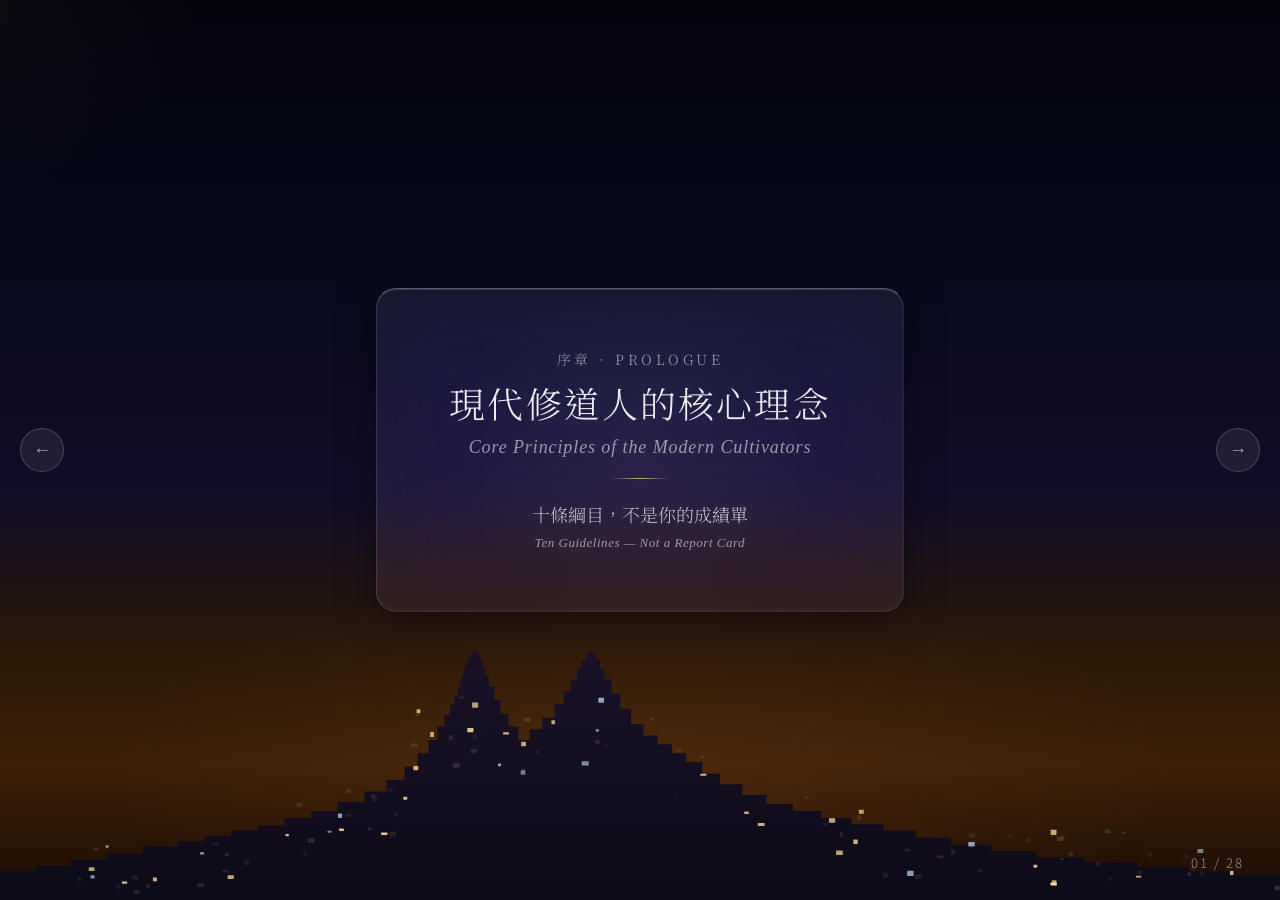
==== commit 8950b3f6: "Add 尊師重道 story (idx 17-18), remove 求道之後, harden isTransitioning - Remove "求道之後" sentence from Princi" ====
--- a/index.html
+++ b/index.html
@@ -344,16 +344,13 @@
 
   <!-- P11: 孔子陳蔡絕糧・情境頁 (idx=11) -->
   <div class="slide story-slide" data-bg="city" data-idx="11">
-    <div class="context-layout">
-      <img class="context-illustration anim-item"
-           src="https://assets.lummi.ai/assets/Qmar2TCTKLJTgzb56cPF7WWbPez1MgE7oNyo71sAmd6xdK?auto=format&w=1500&h=1500"
-           alt="Young Monk Illustration">
+    <div class="story-layout">
+      <div class="principle-label anim-item">
+        <div class="principle-number">Principle 02</div>
+        <div class="principle-zh">堅守原則</div>
+        <div class="principle-en">史記・孔子世家</div>
+      </div>
       <div>
-        <div class="principle-label anim-item" style="margin-bottom:18px;">
-          <div class="principle-number">Principle 02</div>
-          <div class="principle-zh">堅守原則</div>
-          <div class="principle-en">史記・孔子世家</div>
-        </div>
         <div class="glass story-card">
           <p class="story-line anim-item" style="color:var(--text-dim);font-size:clamp(12px,1.3vw,15px);font-style:italic;">孔子遷于蔡三歲，楚使人聘孔子。</p>
           <p class="story-line anim-item" style="color:var(--text-dim);font-size:clamp(12px,1.3vw,15px);font-style:italic;margin-bottom:10px;">陳蔡大夫恐，發徒役圍孔子於野。</p>
@@ -381,7 +378,7 @@
     <div class="dialogue-stage">
       <div class="dialogue-row student">
         <div class="dialogue-avatar-wrap">
-          <div class="dialogue-avatar">路</div>
+          <img class="dialogue-avatar" src="assets/子路.jpg" alt="子路">
           <div class="dialogue-name">子路</div>
         </div>
         <div class="dialogue-bubble">
@@ -391,7 +388,7 @@
       </div>
       <div class="dialogue-row teacher">
         <div class="dialogue-avatar-wrap">
-          <div class="dialogue-avatar teacher">孔</div>
+          <img class="dialogue-avatar teacher" src="assets/孔子.png" alt="孔子">
           <div class="dialogue-name">孔子</div>
         </div>
         <div class="dialogue-bubble teacher">
@@ -401,7 +398,7 @@
       </div>
       <div class="dialogue-row student">
         <div class="dialogue-avatar-wrap">
-          <div class="dialogue-avatar">賜</div>
+          <img class="dialogue-avatar" src="assets/子貢.jpg" alt="子貢">
           <div class="dialogue-name">子貢</div>
         </div>
         <div class="dialogue-bubble">
@@ -411,7 +408,7 @@
       </div>
       <div class="dialogue-row teacher">
         <div class="dialogue-avatar-wrap">
-          <div class="dialogue-avatar teacher">孔</div>
+          <img class="dialogue-avatar teacher" src="assets/孔子.png" alt="孔子">
           <div class="dialogue-name">孔子</div>
         </div>
         <div class="dialogue-bubble rebuttal">
@@ -434,7 +431,7 @@
     <div class="dialogue-stage">
       <div class="dialogue-row teacher">
         <div class="dialogue-avatar-wrap">
-          <div class="dialogue-avatar teacher">孔</div>
+          <img class="dialogue-avatar teacher" src="assets/孔子.png" alt="孔子">
           <div class="dialogue-name">孔子</div>
         </div>
         <div class="dialogue-bubble teacher">
@@ -444,7 +441,7 @@
       </div>
       <div class="dialogue-row student">
         <div class="dialogue-avatar-wrap">
-          <div class="dialogue-avatar enlightened">回</div>
+          <img class="dialogue-avatar enlightened" src="assets/顏回.jpg" alt="顏回">
           <div class="dialogue-name">顏回</div>
         </div>
         <div class="dialogue-bubble enlightened">
@@ -454,7 +451,7 @@
       </div>
       <div class="dialogue-row teacher">
         <div class="dialogue-avatar-wrap">
-          <div class="dialogue-avatar teacher">孔</div>
+          <img class="dialogue-avatar teacher" src="assets/孔子.png" alt="孔子">
           <div class="dialogue-name">孔子</div>
         </div>
         <div class="dialogue-bubble rebuttal">
@@ -545,8 +542,7 @@
           </p>
           <p class="story-line anim-item" style="font-size:clamp(11px,1.1vw,13px); color:var(--text-dim); margin-bottom:2px;">— 六祖壇經</p>
           <div class="story-spacer anim-item"></div>
-          <p class="story-line anim-item">求道之後，我有一個毛病：</p>
-          <p class="story-line anim-item bold gold">會不自覺地立下沒辦法實現的承諾。</p>
+          <p class="story-line anim-item bold gold">我有一個毛病：會不自覺地立下沒辦法實現的承諾。</p>
           <p class="story-line anim-item" style="color:var(--text-dim); font-size:clamp(12px,1.3vw,15px);">每年的愿力、說好要錄的教學影片……</p>
           <p class="story-line anim-item" style="color:var(--text-dim); font-size:clamp(12px,1.3vw,15px);">我總想著「之後再做」。</p>
           <div class="story-spacer anim-item"></div>
@@ -568,8 +564,64 @@
     </div>
   </div>
 
-  <!-- P17: Still on the path -->
-  <div class="slide" data-bg="city" data-idx="17">
+  <!-- P17: 尊師重道・問題頁 (idx=17) -->
+  <div class="slide story-slide" data-bg="city" data-idx="17">
+    <div class="story-layout">
+      <div class="principle-label anim-item">
+        <div class="principle-number">Principle 10</div>
+        <div class="principle-zh">尊師重道</div>
+        <div class="principle-en">聽師調遣</div>
+      </div>
+      <div>
+        <div class="glass story-card">
+          <p class="story-line anim-item bold gold" style="font-size:clamp(17px,2vw,26px);">在道場你是主人，還是客人？</p>
+          <div class="story-spacer anim-item"></div>
+          <p class="story-line anim-item">對於看不慣的地方，</p>
+          <p class="story-line anim-item bold" style="font-size:clamp(16px,1.9vw,24px);">你會怎麼做？</p>
+          <div class="story-en anim-item">
+            In the sacred space — are you the host, or a guest?<br>
+            When you see something you don't like — what do you do?
+          </div>
+        </div>
+      </div>
+    </div>
+    <div style="position:absolute; bottom:20px; left:28px;">
+      <button class="skip-btn" onclick="goToSlide(6)" style="opacity:0.65; font-size:13px;">← 返回星群圖</button>
+    </div>
+  </div>
+
+  <!-- P18: 尊師重道・教導頁 (idx=18) -->
+  <div class="slide story-slide" data-bg="city" data-idx="18">
+    <div class="story-layout">
+      <div class="principle-label anim-item">
+        <div class="principle-number">Principle 10</div>
+        <div class="principle-zh">尊師重道</div>
+        <div class="principle-en">Honor Your Teacher</div>
+      </div>
+      <div>
+        <div class="glass story-card">
+          <p class="story-line anim-item">負責我們區域的上方與我們都是很有緣的，</p>
+          <p class="story-line anim-item">奉著上天的明命來陪我們走這一條修道路。</p>
+          <div class="story-spacer anim-item"></div>
+          <p class="story-line anim-item bold ice">而一個真正成熟、有才能的人，</p>
+          <p class="story-line anim-item bold gold">是要靠自己創出一片斐然的成績，</p>
+          <p class="story-line anim-item bold gold">來榮耀他的上方與道場。</p>
+          <div class="story-en anim-item">
+            Our teachers were brought to us by Heaven's calling —<br>
+            to walk this path beside us.<br>
+            A truly mature and capable person creates their own outstanding achievements<br>
+            to honor their teacher and the sacred community.
+          </div>
+        </div>
+      </div>
+    </div>
+    <div style="position:absolute; bottom:20px; left:28px;">
+      <button class="skip-btn" onclick="goToSlide(6)" style="opacity:0.65; font-size:13px;">← 返回星群圖</button>
+    </div>
+  </div>
+
+  <!-- P19: Still on the path -->
+  <div class="slide" data-bg="city" data-idx="19">
     <div class="path-content">
       <p class="anim-item" style="font-size:clamp(13px,1.4vw,16px); color:var(--text-dim); margin-bottom:16px;">我雖然是講師。</p>
       <p class="t-main-zh serif anim-item" style="font-size:clamp(20px,3vw,38px);">但這十條，我沒有全部做到。</p>
@@ -580,8 +632,8 @@
     </div>
   </div>
 
-  <!-- P18: Constellation — audience reflection -->
-  <div class="slide constellation-slide" data-bg="stars" data-idx="18">
+  <!-- P20: Constellation — audience reflection -->
+  <div class="slide constellation-slide" data-bg="stars" data-idx="20">
     <div style="display:flex; justify-content:flex-end; padding-right:2%;">
       <div class="anim-item" style="text-align:right; margin-bottom:12px;">
         <p style="font-size:clamp(13px,1.5vw,17px); color:rgba(255,255,255,0.75); font-family:'Noto Serif TC',serif;">
@@ -626,8 +678,8 @@
     </div>
   </div>
 
-  <!-- P19: Your strongest -->
-  <div class="slide" data-bg="stars" data-idx="19">
+  <!-- P21: Your strongest -->
+  <div class="slide" data-bg="stars" data-idx="21">
     <div class="glass reflect-card anim-item" style="max-width:540px; text-align:center; padding:clamp(32px,5vw,52px);">
       <p style="font-family:'Noto Serif TC',serif;font-size:clamp(11px,1.2vw,14px);color:var(--text-dim);letter-spacing:0.3em;text-transform:uppercase;margin-bottom:22px;">找你的最強一條</p>
       <p style="font-family:'Noto Serif TC',serif;font-weight:300;font-size:clamp(18px,2.4vw,30px);line-height:1.8;margin-bottom:16px;">這十條當中，<br>哪一條是你覺得——</p>
@@ -638,8 +690,8 @@
     </div>
   </div>
 
-  <!-- P20: Your hardest (最想逃開) -->
-  <div class="slide" data-bg="stars" data-idx="20">
+  <!-- P22: Your hardest (最想逃開) -->
+  <div class="slide" data-bg="stars" data-idx="22">
     <div class="glass reflect-card anim-item" style="max-width:540px; text-align:center; padding:clamp(32px,5vw,52px);">
       <p style="font-family:'Noto Serif TC',serif;font-size:clamp(11px,1.2vw,14px);color:var(--text-dim);letter-spacing:0.3em;text-transform:uppercase;margin-bottom:22px;">找你最想逃開的那一條</p>
       <p style="font-family:'Noto Serif TC',serif;font-weight:300;font-size:clamp(18px,2.4vw,30px);line-height:1.8;margin-bottom:16px;">哪一條，是你現在<br>最不知道怎麼面對的？</p>
@@ -650,8 +702,8 @@
     </div>
   </div>
 
-  <!-- P21: Activity -->
-  <div class="slide" data-bg="stars" data-idx="21">
+  <!-- P23: Activity -->
+  <div class="slide" data-bg="stars" data-idx="23">
     <div class="glass activity-card">
       <div class="activity-title anim-item">兩人一組 · <span style="color:var(--text-dim); font-weight:300;">In Pairs</span></div>
       <div class="activity-step">
@@ -675,8 +727,8 @@
     </div>
   </div>
 
-  <!-- P22: QR Code — Survey (idx=22) -->
-  <div class="slide" data-bg="stars" data-idx="22">
+  <!-- P24: QR Code — Survey (idx=24) -->
+  <div class="slide" data-bg="stars" data-idx="24">
     <div class="glass" style="max-width:520px; text-align:center; padding:clamp(28px,4vw,48px); display:flex; flex-direction:column; align-items:center; gap:18px;">
       <p class="t-chapter anim-item">匿名調查 · Anonymous Survey</p>
       <p class="anim-item" style="font-family:'Noto Serif TC',serif; font-weight:300; font-size:clamp(16px,2vw,22px); line-height:1.8;">
@@ -693,8 +745,8 @@
     </div>
   </div>
 
-  <!-- P23: Live Results — star brightness = vote count (idx=23) -->
-  <div class="slide constellation-slide" data-bg="stars" data-idx="23">
+  <!-- P25: Live Results — star brightness = vote count (idx=25) -->
+  <div class="slide constellation-slide" data-bg="stars" data-idx="25">
     <div class="constellation-header">
       <p class="t-chapter anim-item">即時星圖 · Live Results</p>
       <p class="anim-item" style="font-family:'Noto Serif TC',serif; font-size:clamp(13px,1.6vw,18px); color:rgba(255,255,255,0.55); margin-top:4px;">
@@ -728,8 +780,8 @@
     </div>
   </div>
 
-  <!-- P24: Closing poem -->
-  <div class="slide" data-bg="stars" data-idx="24">
+  <!-- P26: Closing poem -->
+  <div class="slide" data-bg="stars" data-idx="26">
     <div class="poem-content anim-item" style="max-width:680px; text-align:center;">
       <p style="font-family:'Noto Serif TC',serif;font-weight:200;font-size:clamp(22px,3.2vw,42px);line-height:1.9;color:rgba(255,255,255,0.9);margin-bottom:16px;">
         修成之前，我們都還在這裡。
@@ -749,8 +801,8 @@
     </div>
   </div>
 
-  <!-- P25: End card -->
-  <div class="slide" data-bg="city" data-idx="25">
+  <!-- P27: End card -->
+  <div class="slide" data-bg="city" data-idx="27">
     <div class="glass end-card">
       <h1 class="t-main-zh serif anim-item" style="font-size:clamp(22px,3.2vw,42px);">現代修道人的核心理念</h1>
       <p class="t-main-en anim-item" style="margin-top:6px;">Core Principles of the Modern Cultivators</p>
@@ -931,7 +983,7 @@
   if (typeof origGoTo !== 'function') return;
   window.goToSlide = function(idx) {
     origGoTo(idx);
-    if (idx === 23) { // results slide index
+    if (idx === 25) { // results slide index
       buildResultsConstellation();
       startResultsListener();
     }
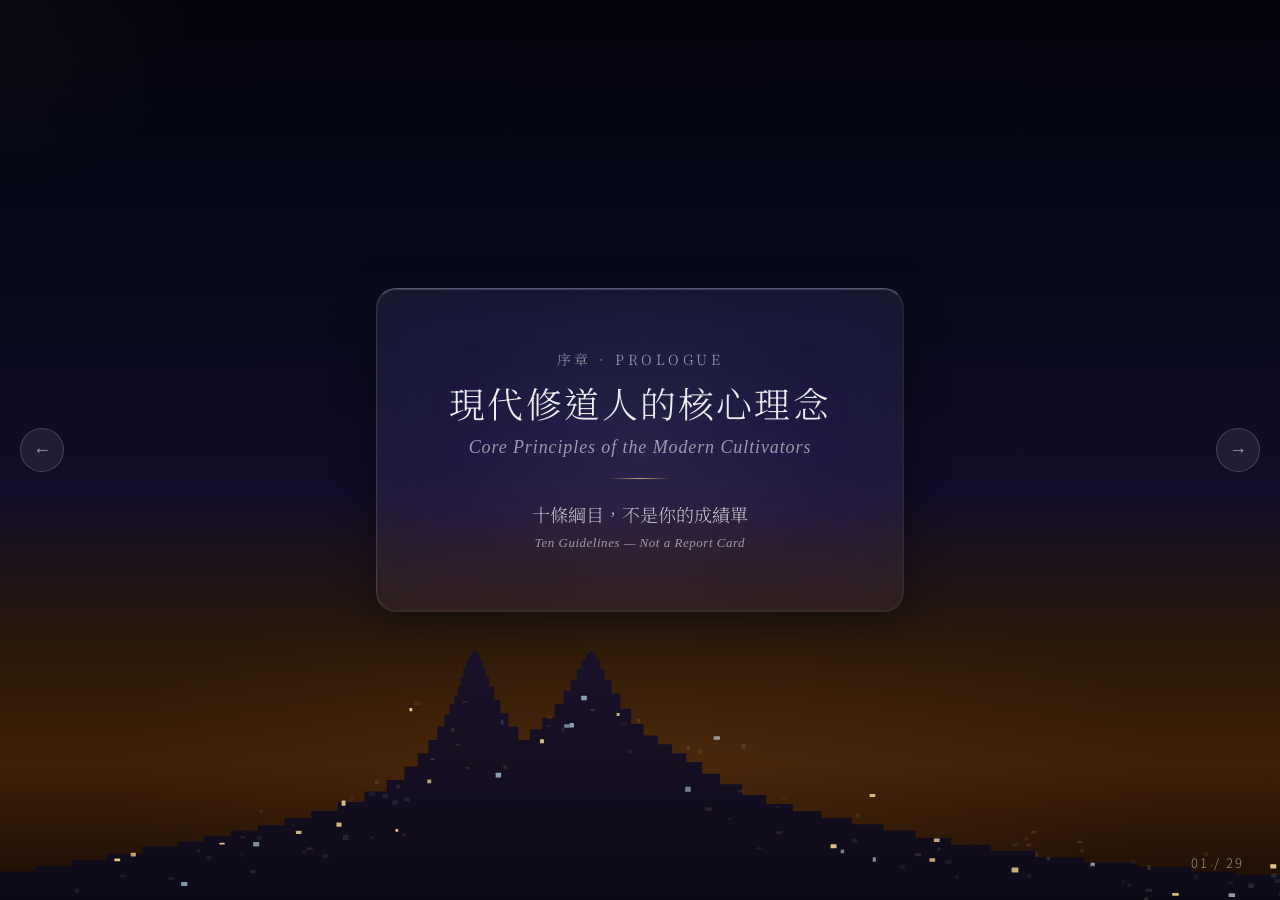
==== commit cc6cfdfc: "Add 修心 story slide (idx=19): 1968 Golden Globe Race - Insert new story slide at idx=19 with three sa" ====
--- a/index.html
+++ b/index.html
@@ -620,8 +620,39 @@
     </div>
   </div>
 
-  <!-- P19: Still on the path -->
-  <div class="slide" data-bg="city" data-idx="19">
+  <!-- P19: 修心・環球帆船賽 (idx=19) -->
+  <div class="slide story-slide" data-bg="city" data-idx="19">
+    <div class="story-layout">
+      <div class="principle-label anim-item">
+        <div class="principle-number">Principle 07</div>
+        <div class="principle-zh">修心</div>
+        <div class="principle-en">Cultivate the Heart</div>
+      </div>
+      <div>
+        <div class="glass story-card">
+          <p class="story-line anim-item" style="color:var(--text-dim);font-size:clamp(11px,1.1vw,13px);font-style:italic;">1968年・不靠岸單人環球帆船賽</p>
+          <p class="story-line anim-item" style="color:var(--text-dim);font-size:clamp(11px,1.1vw,13px);margin-bottom:10px;">在這場險惡的航行中，有三位採取了截然不同策略的參賽者：</p>
+          <div class="story-spacer anim-item"></div>
+          <p class="story-line anim-item"><span style="color:var(--gold);font-weight:400;">① 技術創新者</span>&nbsp; Donald</p>
+          <p class="story-line anim-item"><span style="color:var(--ice);font-weight:400;">② 商船老手</span>&nbsp; Robin</p>
+          <p class="story-line anim-item"><span style="color:var(--lavender);font-weight:400;">③ 極簡冒險家</span>&nbsp; Bernard</p>
+          <div class="story-spacer anim-item"></div>
+          <p class="story-line anim-item bold gold" style="font-size:clamp(16px,2vw,24px);">你猜，誰獲勝了？</p>
+          <div class="story-en anim-item">
+            1968 · Single-handed non-stop circumnavigation.<br>
+            Three sailors. Three radically different approaches.<br>
+            <em>Who do you think won?</em>
+          </div>
+        </div>
+      </div>
+    </div>
+    <div style="position:absolute; bottom:20px; left:28px;">
+      <button class="skip-btn" onclick="goToSlide(6)" style="opacity:0.65; font-size:13px;">← 返回星群圖</button>
+    </div>
+  </div>
+
+  <!-- P20: Still on the path -->
+  <div class="slide" data-bg="city" data-idx="20">
     <div class="path-content">
       <p class="anim-item" style="font-size:clamp(13px,1.4vw,16px); color:var(--text-dim); margin-bottom:16px;">我雖然是講師。</p>
       <p class="t-main-zh serif anim-item" style="font-size:clamp(20px,3vw,38px);">但這十條，我沒有全部做到。</p>
@@ -632,8 +663,8 @@
     </div>
   </div>
 
-  <!-- P20: Constellation — audience reflection -->
-  <div class="slide constellation-slide" data-bg="stars" data-idx="20">
+  <!-- P21: Constellation — audience reflection -->
+  <div class="slide constellation-slide" data-bg="stars" data-idx="21">
     <div style="display:flex; justify-content:flex-end; padding-right:2%;">
       <div class="anim-item" style="text-align:right; margin-bottom:12px;">
         <p style="font-size:clamp(13px,1.5vw,17px); color:rgba(255,255,255,0.75); font-family:'Noto Serif TC',serif;">
@@ -678,8 +709,8 @@
     </div>
   </div>
 
-  <!-- P21: Your strongest -->
-  <div class="slide" data-bg="stars" data-idx="21">
+  <!-- P22: Your strongest -->
+  <div class="slide" data-bg="stars" data-idx="22">
     <div class="glass reflect-card anim-item" style="max-width:540px; text-align:center; padding:clamp(32px,5vw,52px);">
       <p style="font-family:'Noto Serif TC',serif;font-size:clamp(11px,1.2vw,14px);color:var(--text-dim);letter-spacing:0.3em;text-transform:uppercase;margin-bottom:22px;">找你的最強一條</p>
       <p style="font-family:'Noto Serif TC',serif;font-weight:300;font-size:clamp(18px,2.4vw,30px);line-height:1.8;margin-bottom:16px;">這十條當中，<br>哪一條是你覺得——</p>
@@ -690,8 +721,8 @@
     </div>
   </div>
 
-  <!-- P22: Your hardest (最想逃開) -->
-  <div class="slide" data-bg="stars" data-idx="22">
+  <!-- P23: Your hardest (最想逃開) -->
+  <div class="slide" data-bg="stars" data-idx="23">
     <div class="glass reflect-card anim-item" style="max-width:540px; text-align:center; padding:clamp(32px,5vw,52px);">
       <p style="font-family:'Noto Serif TC',serif;font-size:clamp(11px,1.2vw,14px);color:var(--text-dim);letter-spacing:0.3em;text-transform:uppercase;margin-bottom:22px;">找你最想逃開的那一條</p>
       <p style="font-family:'Noto Serif TC',serif;font-weight:300;font-size:clamp(18px,2.4vw,30px);line-height:1.8;margin-bottom:16px;">哪一條，是你現在<br>最不知道怎麼面對的？</p>
@@ -702,8 +733,8 @@
     </div>
   </div>
 
-  <!-- P23: Activity -->
-  <div class="slide" data-bg="stars" data-idx="23">
+  <!-- P24: Activity -->
+  <div class="slide" data-bg="stars" data-idx="24">
     <div class="glass activity-card">
       <div class="activity-title anim-item">兩人一組 · <span style="color:var(--text-dim); font-weight:300;">In Pairs</span></div>
       <div class="activity-step">
@@ -727,8 +758,8 @@
     </div>
   </div>
 
-  <!-- P24: QR Code — Survey (idx=24) -->
-  <div class="slide" data-bg="stars" data-idx="24">
+  <!-- P25: QR Code — Survey (idx=25) -->
+  <div class="slide" data-bg="stars" data-idx="25">
     <div class="glass" style="max-width:520px; text-align:center; padding:clamp(28px,4vw,48px); display:flex; flex-direction:column; align-items:center; gap:18px;">
       <p class="t-chapter anim-item">匿名調查 · Anonymous Survey</p>
       <p class="anim-item" style="font-family:'Noto Serif TC',serif; font-weight:300; font-size:clamp(16px,2vw,22px); line-height:1.8;">
@@ -745,8 +776,8 @@
     </div>
   </div>
 
-  <!-- P25: Live Results — star brightness = vote count (idx=25) -->
-  <div class="slide constellation-slide" data-bg="stars" data-idx="25">
+  <!-- P26: Live Results — star brightness = vote count (idx=26) -->
+  <div class="slide constellation-slide" data-bg="stars" data-idx="26">
     <div class="constellation-header">
       <p class="t-chapter anim-item">即時星圖 · Live Results</p>
       <p class="anim-item" style="font-family:'Noto Serif TC',serif; font-size:clamp(13px,1.6vw,18px); color:rgba(255,255,255,0.55); margin-top:4px;">
@@ -780,8 +811,8 @@
     </div>
   </div>
 
-  <!-- P26: Closing poem -->
-  <div class="slide" data-bg="stars" data-idx="26">
+  <!-- P27: Closing poem -->
+  <div class="slide" data-bg="stars" data-idx="27">
     <div class="poem-content anim-item" style="max-width:680px; text-align:center;">
       <p style="font-family:'Noto Serif TC',serif;font-weight:200;font-size:clamp(22px,3.2vw,42px);line-height:1.9;color:rgba(255,255,255,0.9);margin-bottom:16px;">
         修成之前，我們都還在這裡。
@@ -801,8 +832,8 @@
     </div>
   </div>
 
-  <!-- P27: End card -->
-  <div class="slide" data-bg="city" data-idx="27">
+  <!-- P28: End card -->
+  <div class="slide" data-bg="city" data-idx="28">
     <div class="glass end-card">
       <h1 class="t-main-zh serif anim-item" style="font-size:clamp(22px,3.2vw,42px);">現代修道人的核心理念</h1>
       <p class="t-main-en anim-item" style="margin-top:6px;">Core Principles of the Modern Cultivators</p>
@@ -983,7 +1014,7 @@
   if (typeof origGoTo !== 'function') return;
   window.goToSlide = function(idx) {
     origGoTo(idx);
-    if (idx === 25) { // results slide index
+    if (idx === 26) { // results slide index
       buildResultsConstellation();
       startResultsListener();
     }
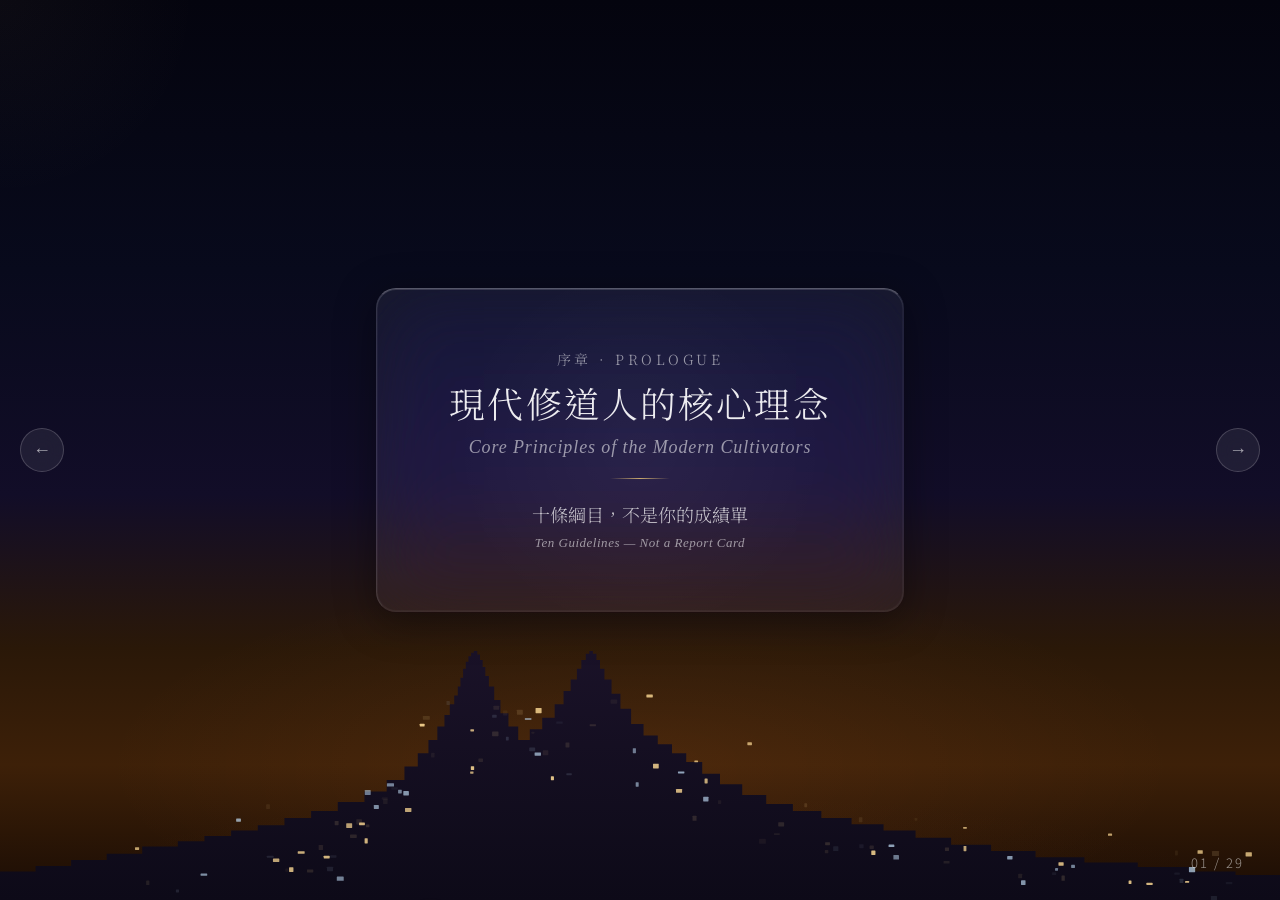
==== commit 1ccb94fe: "Fix tooltip overflow and legend overlapping stars - Tooltip now appears below the star (not above) -" ====
--- a/index.html
+++ b/index.html
@@ -803,11 +803,11 @@
         <g id="results-lines" class="constellation-lines"></g>
         <g id="results-stars" class="constellation-stars"></g>
       </svg>
-      <!-- Legend -->
-      <div style="position:absolute; bottom:8%; left:50%; transform:translateX(-50%); display:flex; gap:24px; font-size:13px; color:rgba(255,255,255,0.55);">
-        <span style="color:#c9a96e;">✦ 最有在做</span>
-        <span style="color:#a8c5da;">❄ 最想逃開</span>
-      </div>
+    </div>
+    <!-- Legend — outside container so it doesn't overlap stars -->
+    <div class="anim-item" style="display:flex; gap:24px; font-size:13px; color:rgba(255,255,255,0.55); margin-top:10px;">
+      <span style="color:#c9a96e;">✦ 最有在做</span>
+      <span style="color:#a8c5da;">❄ 最想逃開</span>
     </div>
   </div>
 
--- a/style.css
+++ b/style.css
@@ -1,6 +1,9 @@
 /* 現代修道人的核心理念 — Styles */
 
 @import url('https://fonts.googleapis.com/css2?family=Noto+Serif+TC:wght@200;300;400&family=Noto+Sans+TC:wght@300;400&display=swap');
+
+/* 投影縮放倍率 — 可依現場調整（1.0 = 原始大小） */
+html { zoom: 1.0; }
 
 *, *::before, *::after { box-sizing: border-box; margin: 0; padding: 0; }
 
@@ -419,7 +422,7 @@
   z-index: 50;
   text-align: center;
   white-space: nowrap;
-  transform: translate(-50%, -120%);
+  transform: translateX(-50%);
 }
 
 .star-tooltip.visible { opacity: 1; }
@@ -623,30 +626,23 @@
 }
 
 .dialogue-avatar {
-  width: clamp(36px, 4.5vw, 48px);
-  height: clamp(36px, 4.5vw, 48px);
+  width: clamp(44px, 5.5vw, 60px);
+  height: clamp(44px, 5.5vw, 60px);
   border-radius: 50%;
-  display: flex;
-  align-items: center;
-  justify-content: center;
-  font-family: 'Noto Serif TC', serif;
-  font-weight: 400;
-  font-size: clamp(13px, 1.5vw, 17px);
-  background: rgba(255,255,255,0.05);
-  border: 1.5px solid rgba(255,255,255,0.18);
-  color: rgba(255,255,255,0.55);
+  object-fit: cover;
+  border: 2px solid rgba(255,255,255,0.25);
+  display: block;
+  flex-shrink: 0;
 }
 
 .dialogue-avatar.teacher {
   border-color: var(--gold);
-  color: var(--gold);
-  background: rgba(201,169,110,0.08);
+  box-shadow: 0 0 8px rgba(201,169,110,0.35);
 }
 
 .dialogue-avatar.enlightened {
   border-color: var(--ice);
-  color: var(--ice);
-  background: rgba(168,197,218,0.08);
+  box-shadow: 0 0 8px rgba(168,197,218,0.35);
 }
 
 .dialogue-name {
